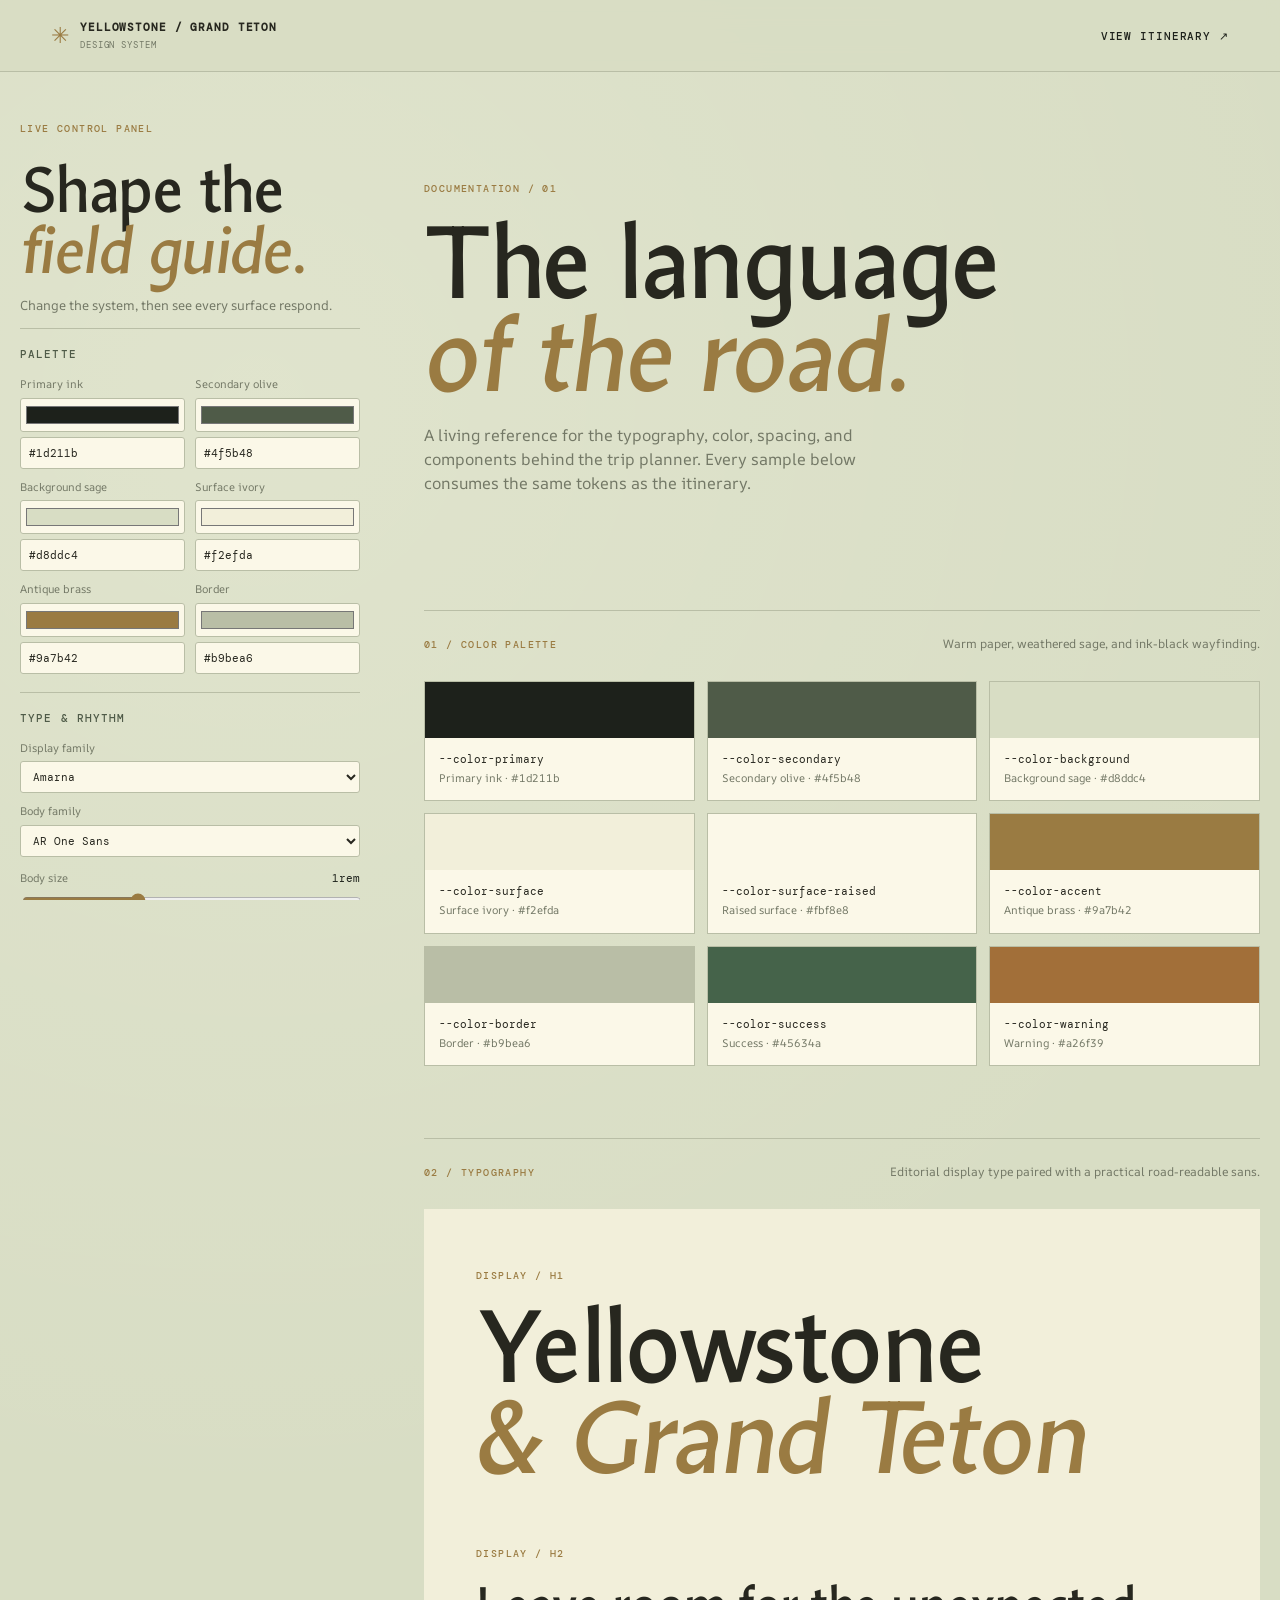
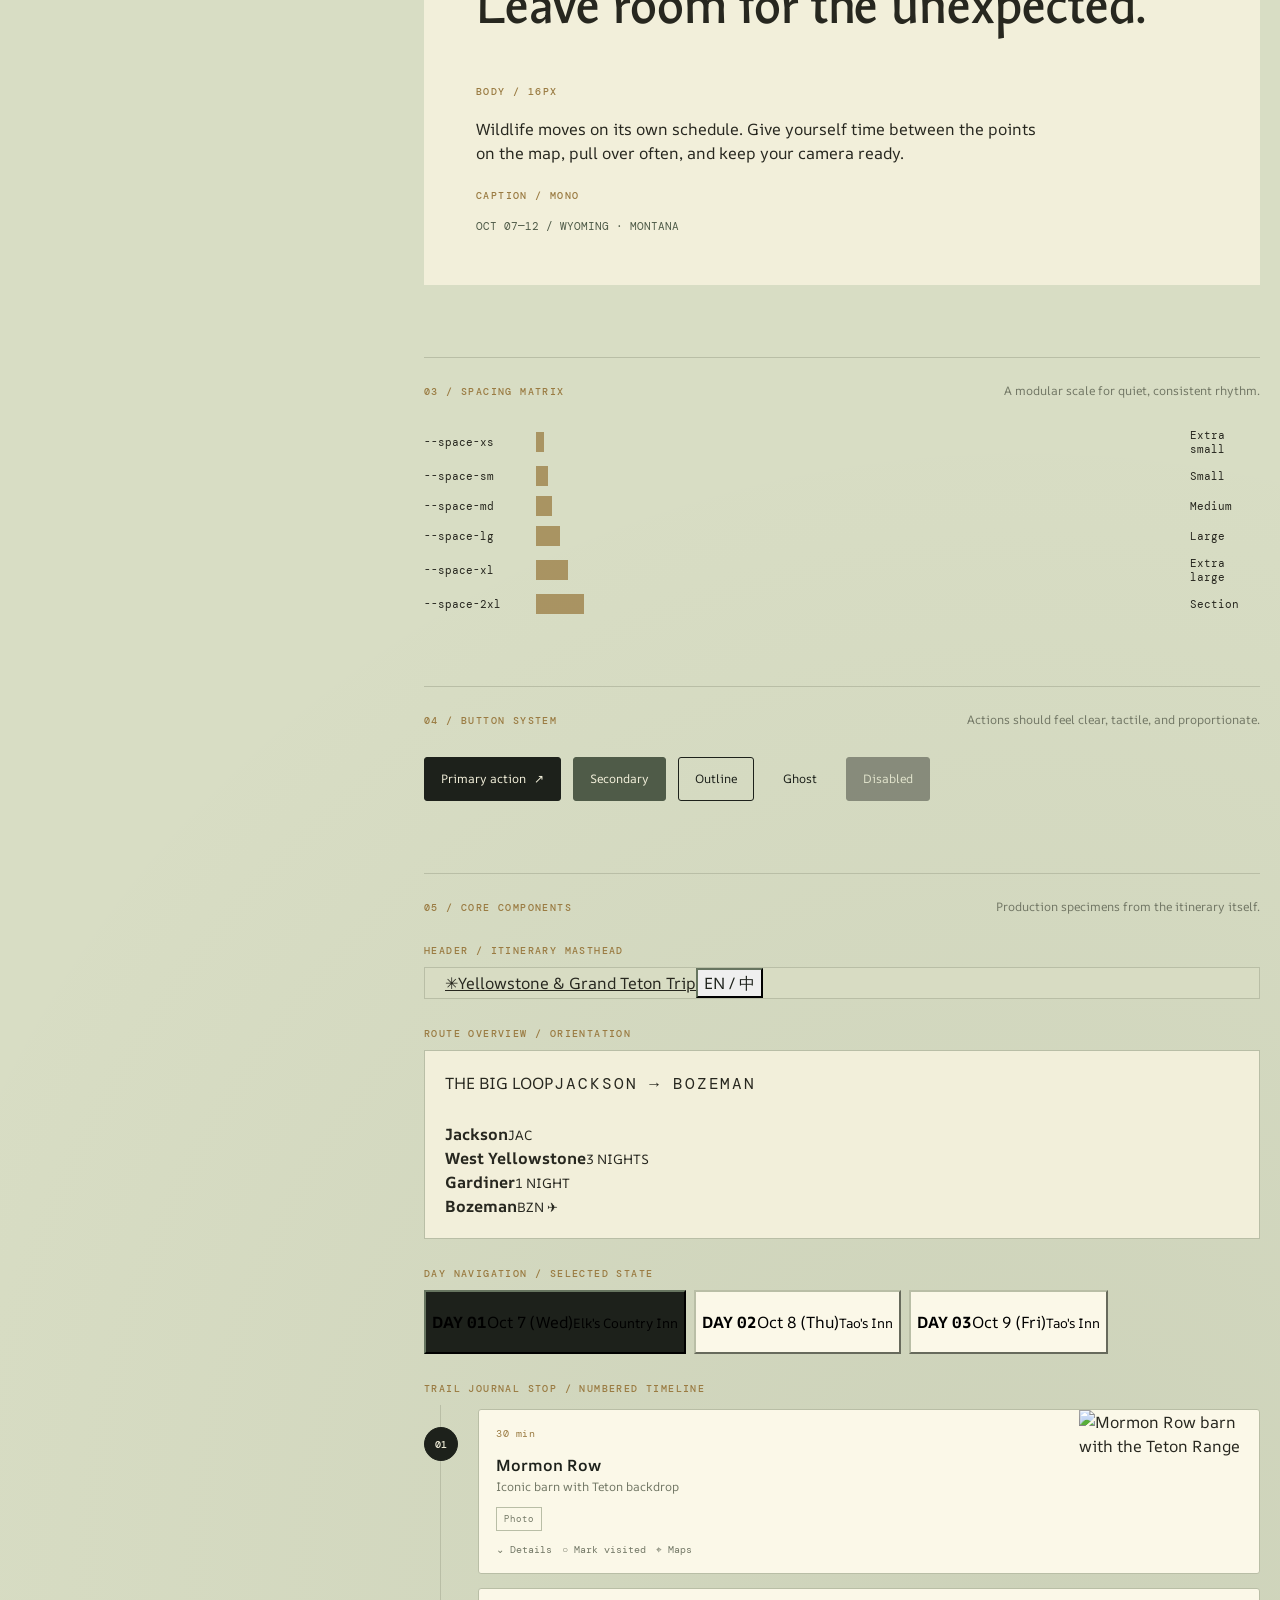
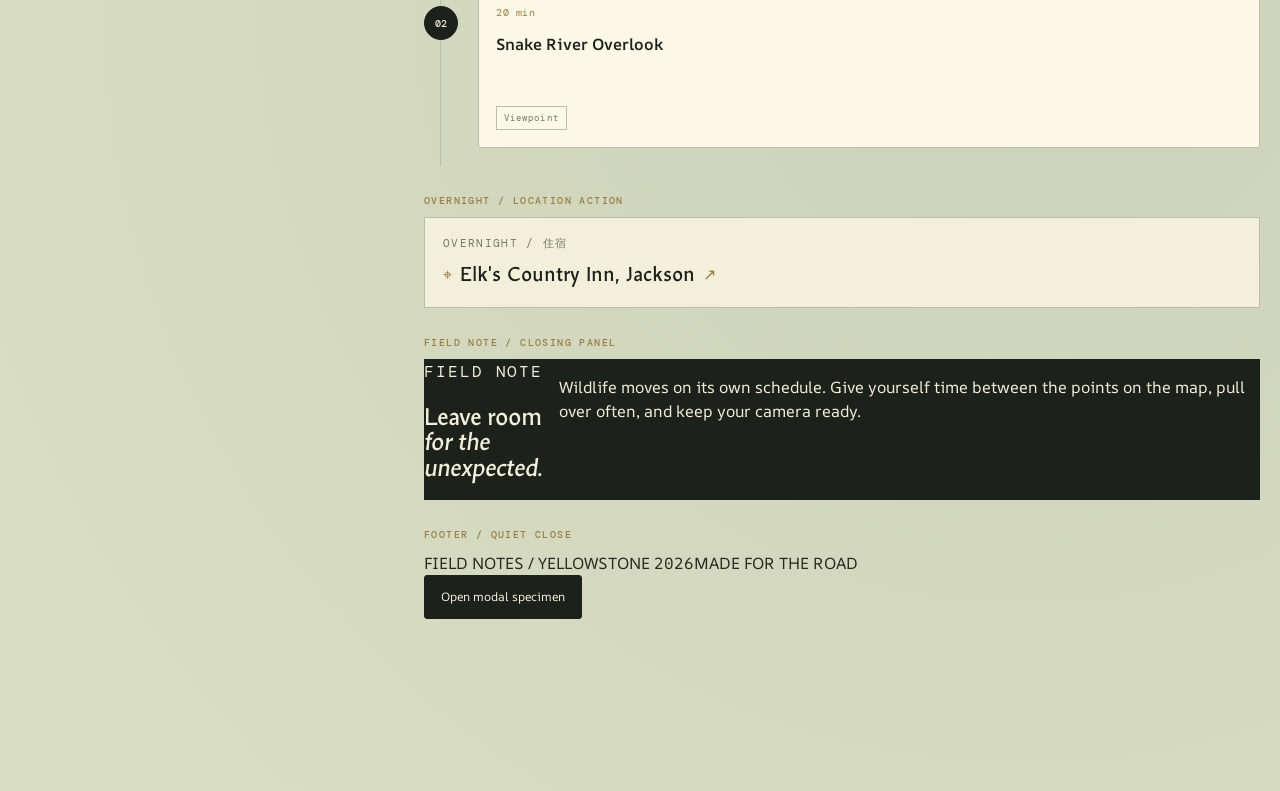
==== design-system.html @ a51a9174 "Add Amarna font system pairing" ====
<!doctype html>
<html lang="en">
  <head>
    <meta charset="UTF-8" />
    <meta name="viewport" content="width=device-width, initial-scale=1.0" />
    <meta name="theme-color" content="#1d211b" />
    <title>Design System | Yellowstone & Grand Teton</title>
    <link rel="preconnect" href="https://fonts.googleapis.com" />
    <link rel="preconnect" href="https://fonts.gstatic.com" crossorigin />
    <link href="https://fonts.googleapis.com/css2?family=AR+One+Sans:wght@400;500;600;700&family=Amarna:wght@100;200;300;400;500;600;700&family=Atkinson+Hyperlegible+Next:ital,wght@0,200;0,300;0,400;0,500;0,600;0,700;0,800;1,200;1,300;1,400;1,500;1,600;1,700;1,800&family=DM+Mono:wght@400;500&display=swap" rel="stylesheet" />
    <link rel="stylesheet" href="tokens.css" />
    <link rel="stylesheet" href="theme.css" />
    <link rel="stylesheet" href="design-system.css" />
    <link rel="stylesheet" href="design-system-components.css" />
    <script src="design-system-config.js?v=16"></script>
  </head>
  <body>
    <header class="ds-header">
      <a class="ds-brand" href="index.html"><span>✳</span><strong>YELLOWSTONE / GRAND TETON</strong><small>DESIGN SYSTEM</small></a>
      <a class="ds-back" href="index.html">View itinerary <span>↗</span></a>
    </header>
    <div class="ds-shell">
      <aside class="ds-editor" aria-label="Design token editor">
        <div class="ds-editor-head"><span class="ds-kicker">LIVE CONTROL PANEL</span><h1>Shape the<br /><em>field guide.</em></h1><p>Change the system, then see every surface respond.</p></div>
        <section class="control-group"><h2>Palette</h2><div class="control-grid colors">
          <label data-color-control="--color-primary"><span>Primary ink</span><input type="color" value="#1d211b"><input class="hex" value="#1d211b"></label>
          <label data-color-control="--color-secondary"><span>Secondary olive</span><input type="color" value="#4f5b48"><input class="hex" value="#4f5b48"></label>
          <label data-color-control="--color-background"><span>Background sage</span><input type="color" value="#d8ddc4"><input class="hex" value="#d8ddc4"></label>
          <label data-color-control="--color-surface"><span>Surface ivory</span><input type="color" value="#f2efda"><input class="hex" value="#f2efda"></label>
          <label data-color-control="--color-accent"><span>Antique brass</span><input type="color" value="#9a7b42"><input class="hex" value="#9a7b42"></label>
          <label data-color-control="--color-border"><span>Border</span><input type="color" value="#b9bea6"><input class="hex" value="#b9bea6"></label>
        </div></section>
        <section class="control-group"><h2>Type & rhythm</h2>
          <label class="select-control"><span>Display family</span><select data-token="--font-display"><option value="'Amarna', sans-serif">Amarna</option><option value="'Playfair Display', Georgia, serif">Playfair Display</option><option value="Georgia, serif">Georgia</option></select></label>
          <label class="select-control"><span>Body family</span><select data-token="--font-body"><option value="'AR One Sans', sans-serif">AR One Sans</option><option value="'Atkinson Hyperlegible Next', sans-serif">Atkinson Hyperlegible Next</option><option value="'DM Sans', Arial, sans-serif">DM Sans</option></select></label>
          <label class="range-control"><span>Body size <output>1rem</output></span><input type="range" data-token="--text-body" data-unit="rem" min="0.875" max="1.25" step="0.0625" value="1"></label>
          <label class="range-control"><span>Card radius <output>8px</output></span><input type="range" data-token="--radius-md" data-unit="px" min="0" max="24" step="1" value="8"></label>
          <label class="range-control"><span>Base spacing <output>1rem</output></span><input type="range" data-token="--space-md" data-unit="rem" min="0.75" max="1.5" step="0.125" value="1"></label>
          <label class="range-control"><span>Motion <output>220ms</output></span><input type="range" data-token="--motion-base" data-unit="ms" min="0" max="500" step="10" value="220"></label>
        </section>
        <div class="editor-actions"><button class="ds-button primary" id="applyTokens">Apply to itinerary</button><button class="ds-button outline" id="exportTokens">Export CSS JSON / Variables</button><button class="ds-button ghost" id="resetTokens">Reset to Defaults</button></div>
        <p class="sync-note" id="syncNote" role="status">Draft preview updates as you edit. Apply to sync the itinerary.</p>
      </aside>
      <main class="ds-content">
        <section class="ds-intro"><span class="ds-kicker">DOCUMENTATION / 01</span><h2>The language<br /><em>of the road.</em></h2><p>A living reference for the typography, color, spacing, and components behind the trip planner. Every sample below consumes the same tokens as the itinerary.</p></section>
        <section class="ds-section" id="colors"><div class="section-heading"><span class="ds-kicker">01 / COLOR PALETTE</span><p>Warm paper, weathered sage, and ink-black wayfinding.</p></div><div class="swatch-grid" id="swatches"></div></section>
        <section class="ds-section" id="type"><div class="section-heading"><span class="ds-kicker">02 / TYPOGRAPHY</span><p>Editorial display type paired with a practical road-readable sans.</p></div><div class="type-specimen"><span class="specimen-label">Display / H1</span><h1>Yellowstone<br /><em>&amp; Grand Teton</em></h1><span class="specimen-label">Display / H2</span><h2>Leave room for the unexpected.</h2><span class="specimen-label">Body / 16px</span><p>Wildlife moves on its own schedule. Give yourself time between the points on the map, pull over often, and keep your camera ready.</p><span class="specimen-label">Caption / Mono</span><small class="caption">OCT 07—12 / WYOMING · MONTANA</small></div></section>
        <section class="ds-section" id="spacing"><div class="section-heading"><span class="ds-kicker">03 / SPACING MATRIX</span><p>A modular scale for quiet, consistent rhythm.</p></div><div class="spacing-matrix" id="spacingMatrix"></div></section>
        <section class="ds-section" id="buttons"><div class="section-heading"><span class="ds-kicker">04 / BUTTON SYSTEM</span><p>Actions should feel clear, tactile, and proportionate.</p></div><div class="button-gallery"><button class="ds-button primary">Primary action <span>↗</span></button><button class="ds-button secondary">Secondary</button><button class="ds-button outline">Outline</button><button class="ds-button ghost">Ghost</button><button class="ds-button primary" disabled>Disabled</button></div></section>
        <section class="ds-section" id="components"><div class="section-heading"><span class="ds-kicker">05 / CORE COMPONENTS</span><p>Production specimens from the itinerary itself.</p></div><div class="component-grid"><article class="demo-card"><div class="demo-card-top"><span class="demo-number">01</span><span class="badge">PHOTO</span></div><h3>Mormon Row</h3><p>Iconic barn with Teton backdrop.</p><div class="demo-actions"><button class="ds-button ghost">Details</button><button class="ds-button outline">Mark visited</button></div></article><article class="demo-card dark"><span class="badge">OVERNIGHT / 住宿</span><h3>Elk's Country Inn, Jackson</h3><a href="https://www.google.com/maps" target="_blank" rel="noreferrer">Open in Google Maps ↗</a></article><article class="demo-card"><div class="demo-nav"><strong>DAY 01</strong><span>Oct 7 (Wed)</span><span class="active-dot"></span></div><div class="demo-timeline"><i>01</i><span>Flight: Boston → Jackson</span><i>02</i><span>Grand Teton scenic loop</span></div></article></div><div class="actual-component-gallery">
          <div class="actual-specimen"><span class="specimen-label">Header / itinerary masthead</span><header class="site-header specimen-header"><a class="brand" href="#"><span class="brand-mark">✳</span><span>Yellowstone &amp; Grand Teton Trip</span></a><button class="lang-toggle" type="button"><span class="lang-active">EN</span><span> / </span><span>中</span></button></header></div>
          <div class="actual-specimen"><span class="specimen-label">Route overview / orientation</span><section class="route-wrap specimen-route"><div class="section-kicker"><span>THE BIG LOOP</span><span class="route-distance">JACKSON → BOZEMAN</span></div><div class="route-line"><div class="route-stop active"><span class="route-dot"></span><strong>Jackson</strong><small>JAC</small></div><div class="route-stop"><span class="route-dot"></span><strong>West Yellowstone</strong><small>3 NIGHTS</small></div><div class="route-stop"><span class="route-dot"></span><strong>Gardiner</strong><small>1 NIGHT</small></div><div class="route-stop finish"><span class="route-dot"></span><strong>Bozeman</strong><small>BZN ✈</small></div></div></section></div>
          <div class="actual-specimen"><span class="specimen-label">Day navigation / selected state</span><div class="day-tabs specimen-tabs"><div class="day-tab-wrap"><button class="day-tab active" type="button"><b>DAY 01</b><span>Oct 7 (Wed)</span><small>Elk's Country Inn</small></button></div><div class="day-tab-wrap"><button class="day-tab" type="button"><b>DAY 02</b><span>Oct 8 (Thu)</span><small>Tao's Inn</small></button></div><div class="day-tab-wrap"><button class="day-tab" type="button"><b>DAY 03</b><span>Oct 9 (Fri)</span><small>Tao's Inn</small></button></div></div></div>
          <div class="actual-specimen"><span class="specimen-label">Trail Journal stop / numbered timeline</span><div class="specimen-timeline"><div class="timeline specimen-timeline-line"><div class="timeline-item"><span class="sequence">01</span><div class="item is-open"><div class="item-content"><span class="item-time">30 min</span><div class="item-text">Mormon Row <small>Iconic barn with Teton backdrop</small></div><span class="tag">Photo</span><div class="item-actions"><button class="icon-btn">⌄ Details</button><button class="icon-btn">○ Mark visited</button><button class="icon-btn">⌖ Maps</button></div></div><img class="item-image" src="https://www.nps.gov/grte/planyourvisit/images/IMG_3485_1.jpg" alt="Mormon Row barn with the Teton Range" /></div></div><div class="timeline-item"><span class="sequence">02</span><div class="item no-image"><div class="item-content"><span class="item-time">20 min</span><div class="item-text">Snake River Overlook</div><span class="tag">Viewpoint</span></div></div></div></div></div></div>
          <div class="actual-specimen"><span class="specimen-label">Overnight / location action</span><div class="specimen-overnight"><span>OVERNIGHT / 住宿</span><a href="https://www.google.com/maps" target="_blank" rel="noreferrer"><span>⌖</span><strong>Elk's Country Inn, Jackson</strong><span>↗</span></a></div></div>
          <div class="actual-specimen"><span class="specimen-label">Field note / closing panel</span><section class="packing specimen-packing"><div><span class="eyebrow">FIELD NOTE</span><h2>Leave room<br /><em>for the unexpected.</em></h2></div><p>Wildlife moves on its own schedule. Give yourself time between the points on the map, pull over often, and keep your camera ready.</p></section></div>
          <div class="actual-specimen"><span class="specimen-label">Footer / quiet close</span><footer class="footer specimen-footer"><span>FIELD NOTES / YELLOWSTONE 2026</span><span>MADE FOR THE ROAD</span></footer></div>
        </div><button class="ds-button primary" id="modalTrigger">Open modal specimen</button></section>
      </main>
    </div>
    <dialog id="demoModal"><div class="modal-top"><span class="ds-kicker">INTERACTION / MODAL</span><button id="modalClose" aria-label="Close">×</button></div><h2>A small pause<br /><em>before the road.</em></h2><p>This is a token-powered modal specimen. Its surface, type, spacing, and controls update with the system.</p><button class="ds-button primary" id="modalDone">Continue</button></dialog>
    <script src="design-system.js?v=16"></script>
  </body>
</html>
---- tokens.css ----
:root{
  --color-primary:#1d211b;
  --color-secondary:#4f5b48;
  --color-background:#d8ddc4;
  --color-surface:#f2efda;
  --color-surface-raised:#fbf8e8;
  --color-text:#27271f;
  --color-text-muted:#737866;
  --color-accent:#9a7b42;
  --color-border:#b9bea6;
  --color-success:#45634a;
  --color-warning:#a26f39;
  --color-danger:#9a4e45;
  --color-info:#4e6c75;
  --font-display:'Amarna',sans-serif;
  --font-body:'AR One Sans',sans-serif;
  --font-mono:'DM Mono',monospace;
  --text-3xs:.625rem;
  --text-2xs:.6875rem;
  --text-xs:.75rem;
  --text-sm:.875rem;
  --text-body:1rem;
  --text-lg:1.125rem;
  --text-xl:1.375rem;
  --text-2xl:1.75rem;
  --text-3xl:2.25rem;
  --text-4xl:clamp(3rem,8vw,7rem);
  --weight-regular:400;
  --weight-medium:500;
  --weight-semibold:600;
  --weight-bold:700;
  --leading-tight:1.05;
  --leading-body:1.5;
  --tracking-tight:-.04em;
  --tracking-label:.12em;
  --space-3xs:.25rem;
  --space-2xs:.375rem;
  --space-xs:.5rem;
  --space-sm:.75rem;
  --space-md:1rem;
  --space-lg:1.5rem;
  --space-xl:2rem;
  --space-2xl:3rem;
  --space-3xl:5rem;
  --radius-sm:3px;
  --radius-md:8px;
  --radius-lg:16px;
  --radius-pill:999px;
  --shadow-sm:0 1px 2px rgba(29,33,27,.08);
  --shadow-md:0 12px 30px rgba(29,33,27,.12);
  --shadow-lg:0 24px 60px rgba(29,33,27,.16);
  --control-height:2.75rem;
  --button-padding-inline:1rem;
  --motion-fast:150ms;
  --motion-base:220ms;
  --motion-slow:420ms;
  --ease-out:cubic-bezier(.16,1,.3,1);
  /* Legacy aliases keep the existing itinerary components on the same system. */
  --forest:var(--color-primary);
  --forest-2:var(--color-secondary);
  --paper:var(--color-background);
  --paper-deep:var(--color-surface);
  --ink:var(--color-text);
  --muted:var(--color-text-muted);
  --ochre:var(--color-accent);
  --line:var(--color-border);
  --white:var(--color-surface-raised);
  --serif:var(--font-display);
  --sans:var(--font-body);
}

body{font-family:var(--font-body);font-size:var(--text-body);line-height:var(--leading-body);color:var(--color-text)}
h1,h2,h3,h4,h5,h6{font-family:var(--font-display);line-height:var(--leading-tight);letter-spacing:var(--tracking-tight)}
button,input,select,textarea{font-family:var(--font-body)}
.eyebrow,.item-time,.tag,.route-distance,.flight,.day-index{font-family:var(--font-mono);letter-spacing:var(--tracking-label)}
@media(prefers-reduced-motion:reduce){*,*::before,*::after{animation-duration:.01ms!important;scroll-behavior:auto!important;transition-duration:.01ms!important}}
---- theme.css ----
/* Reference palette: sage backdrop, warm ivory paper, ink black, antique brass. */
:root{--forest:#1d211b;--forest-2:#4f5b48;--paper:#d8ddc4;--paper-deep:#f2efda;--ink:#27271f;--muted:#737866;--ochre:#9a7b42;--line:#b9bea6;--white:#fbf8e8}
body{background-color:var(--paper);background-image:radial-gradient(circle at 18% 12%,rgba(255,255,240,.2),transparent 28%),radial-gradient(circle at 82% 72%,rgba(72,82,60,.08),transparent 32%),url("data:image/svg+xml,%3Csvg xmlns='http://www.w3.org/2000/svg' width='160' height='160' viewBox='0 0 160 160'%3E%3Cfilter id='n'%3E%3CfeTurbulence type='fractalNoise' baseFrequency='.72' numOctaves='3' stitchTiles='stitch'/%3E%3C/filter%3E%3Crect width='100%25' height='100%25' filter='url(%23n)' opacity='.12'/%3E%3C/svg%3E");color:var(--ink)}
.site-header{background:rgba(216,221,196,.92);border-bottom-color:var(--line)}
.route-wrap,.controls,.itinerary{background:var(--paper-deep)}
.route-wrap{padding-inline:20px}.controls{padding:20px 20px 31px}.itinerary{padding-inline:20px}
.footer{border-top-color:var(--line)}.route-line:before{background:var(--forest-2)}.route-dot{background:var(--paper-deep)}
.route-stop.active .route-dot,.route-stop.finish .route-dot{background:var(--ochre);border-color:var(--ochre)}
.day-tabs{background:var(--paper-deep)}.day-tab{background:var(--white);border-color:var(--line)}.day-tab.active{background:var(--forest);border-color:var(--forest)}
.day-card{border-top-color:var(--forest)}.item{background:var(--white);border-color:var(--line)}.sequence{background:var(--paper-deep)}
.variant-journal .sequence,.variant-wayfinder .sequence{background:var(--forest);border-color:var(--forest);color:var(--paper-deep)}
.tag{border-color:var(--line);color:var(--forest-2)}.offline-status{background:var(--forest)}
.lang-toggle,.outline-btn{border-color:var(--forest);color:var(--forest)}.search-wrap input{background:var(--white);border-color:var(--line)}
.packing{background:var(--forest);color:var(--paper-deep)}
@media(max-width:700px){.route-wrap,.controls,.itinerary{padding-inline:14px}}
---- design-system.css ----
*{box-sizing:border-box}html{scroll-behavior:smooth}body{margin:0;background:var(--color-background);background-image:radial-gradient(circle at 20% 10%,rgba(255,255,240,.2),transparent 30%),radial-gradient(circle at 80% 80%,rgba(72,82,60,.08),transparent 35%);color:var(--color-text);font-family:var(--font-body);font-size:var(--text-body);line-height:var(--leading-body)}button,input,select{font:inherit}button{cursor:pointer}a{color:inherit}.ds-header{height:72px;position:sticky;top:0;z-index:10;display:flex;align-items:center;justify-content:space-between;padding:0 clamp(18px,4vw,64px);background:color-mix(in srgb,var(--color-background) 92%,transparent);backdrop-filter:blur(12px);border-bottom:1px solid var(--color-border)}.ds-brand{display:grid;grid-template-columns:auto 1fr;column-gap:10px;text-decoration:none;font-family:var(--font-mono);letter-spacing:.08em;font-size:11px}.ds-brand>span{grid-row:1 / span 2;color:var(--color-accent);font-size:22px}.ds-brand small{grid-column:2;color:var(--color-text-muted);font-size:9px;margin-top:3px}.ds-back{font:500 11px var(--font-mono);text-transform:uppercase;letter-spacing:.08em;color:var(--color-primary);text-decoration:none}.ds-shell{display:grid;grid-template-columns:minmax(270px,340px) minmax(0,900px);gap:clamp(24px,5vw,80px);width:min(1400px,calc(100% - 40px));margin:0 auto}.ds-editor{position:sticky;top:72px;align-self:start;max-height:calc(100vh - 72px);overflow:auto;padding:42px 0 32px}.ds-kicker,.specimen-label{font:500 10px var(--font-mono);letter-spacing:.14em;color:var(--color-accent);text-transform:uppercase}.ds-editor h1{font-size:clamp(2.4rem,5vw,4rem);margin:22px 0 14px;line-height:.95}.ds-editor h1 em,.ds-intro h2 em{color:var(--color-accent);font-style:italic}.ds-editor p{color:var(--color-text-muted);font-size:13px}.control-group{border-top:1px solid var(--color-border);padding:18px 0}.control-group h2{font:500 11px var(--font-mono);text-transform:uppercase;letter-spacing:.1em;margin:0 0 15px;color:var(--color-secondary)}.control-grid.colors{display:grid;grid-template-columns:1fr 1fr;gap:10px}.control-grid label,.select-control,.range-control{display:grid;gap:5px}.control-grid label span,.select-control span,.range-control span{font-size:11px;color:var(--color-text-muted)}.control-grid input[type=color]{width:100%;height:34px;border:1px solid var(--color-border);padding:3px;background:var(--color-surface-raised);border-radius:var(--radius-sm)}input.hex,select{height:32px;border:1px solid var(--color-border);background:var(--color-surface-raised);color:var(--color-text);padding:0 8px;border-radius:var(--radius-sm);font:11px var(--font-mono);width:100%}.select-control{margin:10px 0}.range-control{margin:13px 0}.range-control span{display:flex;justify-content:space-between}.range-control output{font-family:var(--font-mono);color:var(--color-primary)}input[type=range]{accent-color:var(--color-accent);width:100%}.editor-actions{display:grid;gap:8px}.ds-button{border:1px solid transparent;border-radius:var(--radius-sm);min-height:var(--control-height);padding:0 var(--button-padding-inline);display:inline-flex;align-items:center;justify-content:center;gap:8px;font-size:12px;transition:transform var(--motion-base) var(--ease-out),background var(--motion-base) var(--ease-out),border-color var(--motion-base) var(--ease-out)}.ds-button:hover{transform:translateY(-1px)}.ds-button.primary{background:var(--color-primary);color:var(--color-surface);border-color:var(--color-primary)}.ds-button.secondary{background:var(--color-secondary);color:var(--color-surface);border-color:var(--color-secondary)}.ds-button.outline{border-color:var(--color-primary);background:transparent;color:var(--color-primary)}.ds-button.ghost{background:transparent;color:var(--color-primary);border-color:transparent}.ds-button:disabled{opacity:.42;cursor:not-allowed;transform:none}.sync-note{font:10px var(--font-mono);color:var(--color-secondary);margin-top:12px}.ds-content{padding:clamp(44px,8vw,110px) 0 100px}.ds-intro{max-width:650px;margin-bottom:clamp(62px,9vw,120px)}.ds-intro h2{font-size:clamp(3rem,8vw,6.5rem);margin:20px 0;line-height:.9}.ds-intro p{max-width:480px;color:var(--color-text-muted)}.ds-section{border-top:1px solid var(--color-border);padding:24px 0 72px}.section-heading{display:flex;justify-content:space-between;gap:30px;align-items:baseline;margin-bottom:28px}.section-heading p{margin:0;color:var(--color-text-muted);font-size:12px}.swatch-grid{display:grid;grid-template-columns:repeat(3,1fr);gap:12px}.swatch{min-height:120px;background:var(--color-surface-raised);border:1px solid var(--color-border);padding:14px;display:flex;flex-direction:column;justify-content:flex-end}.swatch-color{height:56px;margin:-14px -14px 14px}.swatch strong{font:11px var(--font-mono);word-break:break-all}.swatch small{color:var(--color-text-muted);font-size:11px;margin-top:4px}.type-specimen{background:var(--color-surface);padding:clamp(20px,5vw,52px)}.type-specimen h1{font-size:clamp(3rem,8vw,7rem);line-height:.88;margin:18px 0 55px}.type-specimen h1 em{color:var(--color-accent);font-style:italic}.type-specimen h2{font-size:clamp(2rem,4vw,3.4rem);margin:17px 0 44px}.type-specimen p{max-width:580px}.caption{display:block;font:11px var(--font-mono);color:var(--color-secondary);margin-top:14px}.spacing-matrix{display:grid;gap:10px}.space-row{display:grid;grid-template-columns:100px 1fr 70px;align-items:center;gap:12px;font:11px var(--font-mono)}.space-bar{height:20px;background:var(--color-accent);opacity:.75}.button-gallery{display:flex;flex-wrap:wrap;gap:12px;align-items:center}.component-grid{display:grid;grid-template-columns:repeat(2,1fr);gap:14px;margin-bottom:22px}.demo-card{background:var(--color-surface-raised);border:1px solid var(--color-border);padding:22px;min-height:190px}.demo-card.dark{background:var(--color-primary);color:var(--color-surface)}.demo-card h3{font-size:28px;margin:18px 0 8px}.demo-card p{color:var(--color-text-muted);font-size:13px}.demo-card.dark a{color:var(--color-surface);font:11px var(--font-mono)}.demo-card-top,.demo-nav{display:flex;justify-content:space-between;align-items:center}.demo-number{width:38px;height:38px;border-radius:50%;display:grid;place-items:center;background:var(--color-primary);color:var(--color-surface);font:12px var(--font-mono)}.badge{font:10px var(--font-mono);letter-spacing:.12em;color:var(--color-accent)}.demo-actions{display:flex;gap:8px;margin-top:22px}.demo-timeline{display:grid;grid-template-columns:34px 1fr;gap:10px 12px;margin-top:25px;align-items:center;font-size:13px}.demo-timeline i{font:11px var(--font-mono);border-radius:50%;background:var(--color-primary);color:var(--color-surface);width:30px;height:30px;display:grid;place-items:center;font-style:normal}.demo-timeline span{color:var(--color-text-muted)}dialog{border:1px solid var(--color-border);background:var(--color-surface);color:var(--color-text);padding:30px;max-width:420px;width:calc(100% - 32px);box-shadow:var(--shadow-lg)}dialog::backdrop{background:rgba(29,33,27,.42)}dialog h2{font-size:42px;line-height:.95;margin:25px 0 15px}dialog h2 em{color:var(--color-accent)}.modal-top{display:flex;justify-content:space-between}.modal-top button{border:0;background:none;font-size:27px;color:var(--color-text);line-height:1}@media(max-width:900px){.ds-shell{grid-template-columns:1fr}.ds-editor{position:relative;top:auto;max-height:none;padding-bottom:0}.ds-content{padding-top:45px}}@media(max-width:600px){.ds-shell{width:calc(100% - 28px)}.ds-header{padding-inline:14px}.ds-back{font-size:9px}.swatch-grid,.component-grid{grid-template-columns:1fr}.section-heading{display:block}.section-heading p{margin-top:8px}.space-row{grid-template-columns:80px 1fr 60px}}
---- design-system-components.css ----
.component-grid{display:none}
.actual-component-gallery{display:grid;gap:28px}
.actual-specimen{display:grid;gap:10px}
.specimen-header{position:relative;top:auto;backdrop-filter:none;border:1px solid var(--color-border);padding-inline:20px}
.specimen-route{width:100%;margin:0;border:1px solid var(--color-border);padding:20px}
.specimen-route .route-line{margin-top:26px}
.specimen-tabs{position:relative;top:auto;display:flex;gap:8px;background:transparent;padding:0;overflow:auto}
.specimen-tabs .day-tab-wrap{min-width:150px}
.specimen-tabs .day-tab{width:100%;min-height:64px}
.specimen-timeline-line{position:relative;padding:4px 0 4px 54px}
.specimen-timeline-line::before{content:'';position:absolute;left:16px;top:0;bottom:0;width:1px;background:var(--color-border)}
.specimen-timeline-line .timeline-item{position:relative;margin-bottom:14px}
.specimen-timeline-line .sequence{position:absolute;left:-54px;top:18px;width:34px;height:34px;border:1px solid var(--color-primary);border-radius:50%;background:var(--color-primary);color:var(--color-surface);display:grid;place-items:center;font:500 10px var(--font-mono);z-index:1}
.specimen-timeline-line .item{display:grid;grid-template-columns:1fr 180px;min-height:160px;position:relative;background:var(--color-surface-raised);border:1px solid var(--color-border);border-radius:var(--radius-sm);overflow:hidden}
.specimen-timeline-line .item.no-image{grid-template-columns:1fr}
.specimen-timeline-line .item-content{padding:17px;display:flex;flex-direction:column}
.specimen-timeline-line .item-time{font:10px var(--font-mono);color:var(--color-accent);letter-spacing:.05em}
.specimen-timeline-line .item-text{font-size:16px;font-weight:600;line-height:1.25;margin:15px 0 13px;color:var(--color-primary)}
.specimen-timeline-line .item-text small{display:block;color:var(--color-text-muted);font-weight:400;font-size:12px;margin-top:4px}
.specimen-timeline-line .tag{font:9px var(--font-mono);color:var(--color-text-muted);border:1px solid var(--color-border);padding:5px 7px;align-self:flex-start;margin-top:auto}
.specimen-timeline-line .item-actions{display:flex;gap:10px;margin-top:12px;flex-wrap:wrap}.specimen-timeline-line .icon-btn{border:0;background:none;padding:0;color:var(--color-text-muted);font:10px var(--font-mono)}
.specimen-timeline-line .item-image{height:100%;min-height:160px;width:100%;object-fit:cover}.specimen-overnight{background:var(--color-surface);border:1px solid var(--color-border);padding:18px}.specimen-overnight>span{display:block;color:var(--color-text-muted);font:11px var(--font-mono);letter-spacing:.12em}.specimen-overnight a{display:flex;align-items:center;gap:8px;color:var(--color-primary);margin-top:8px;text-decoration:none}.specimen-overnight a span{color:var(--color-accent)}.specimen-overnight strong{font-family:var(--font-display);font-size:20px}.specimen-packing{margin:0;width:100%;display:flex!important}.specimen-footer{width:100%;margin:0}
@media(max-width:650px){.specimen-header{padding-inline:12px}.specimen-route{padding-inline:12px}.specimen-route .route-line{overflow:hidden}.specimen-timeline-line .item{grid-template-columns:1fr 105px}.specimen-timeline-line .item-image{min-height:155px}.specimen-packing{display:block!important}.specimen-footer span:last-child{display:none}}
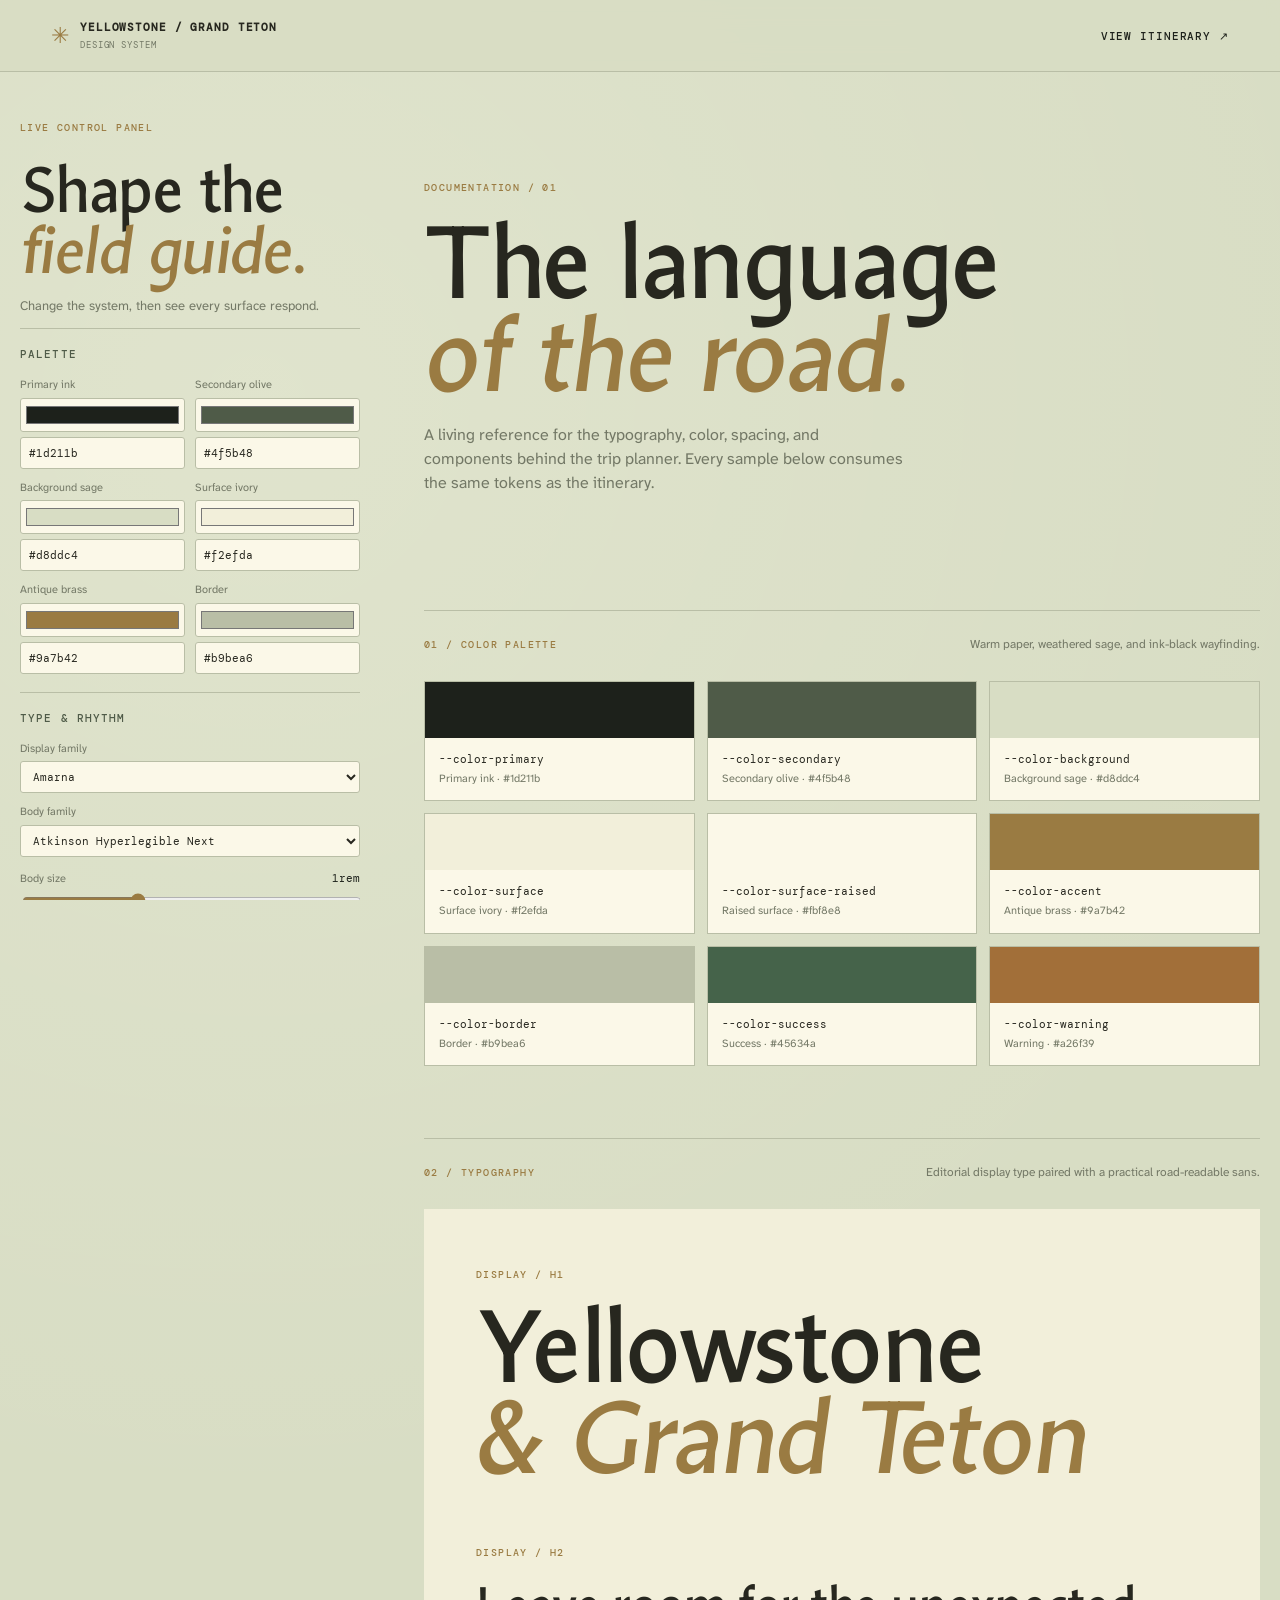
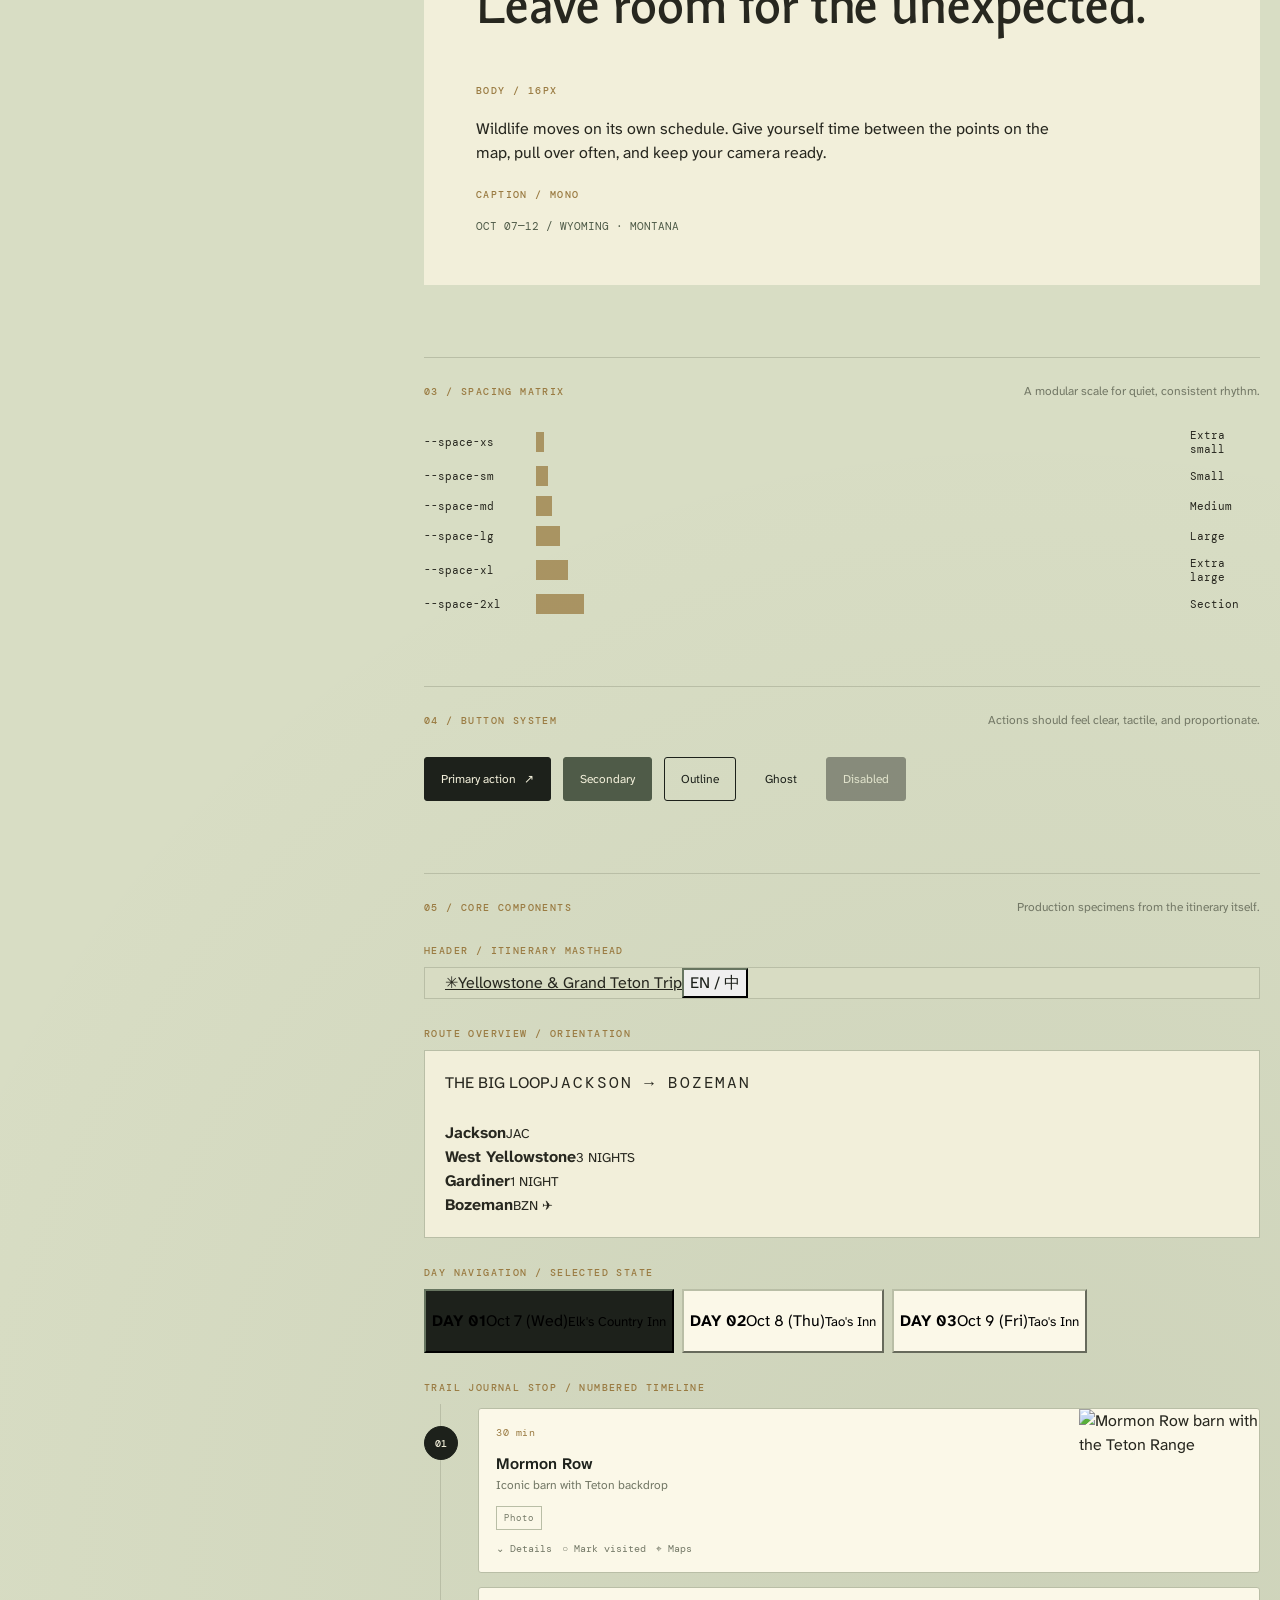
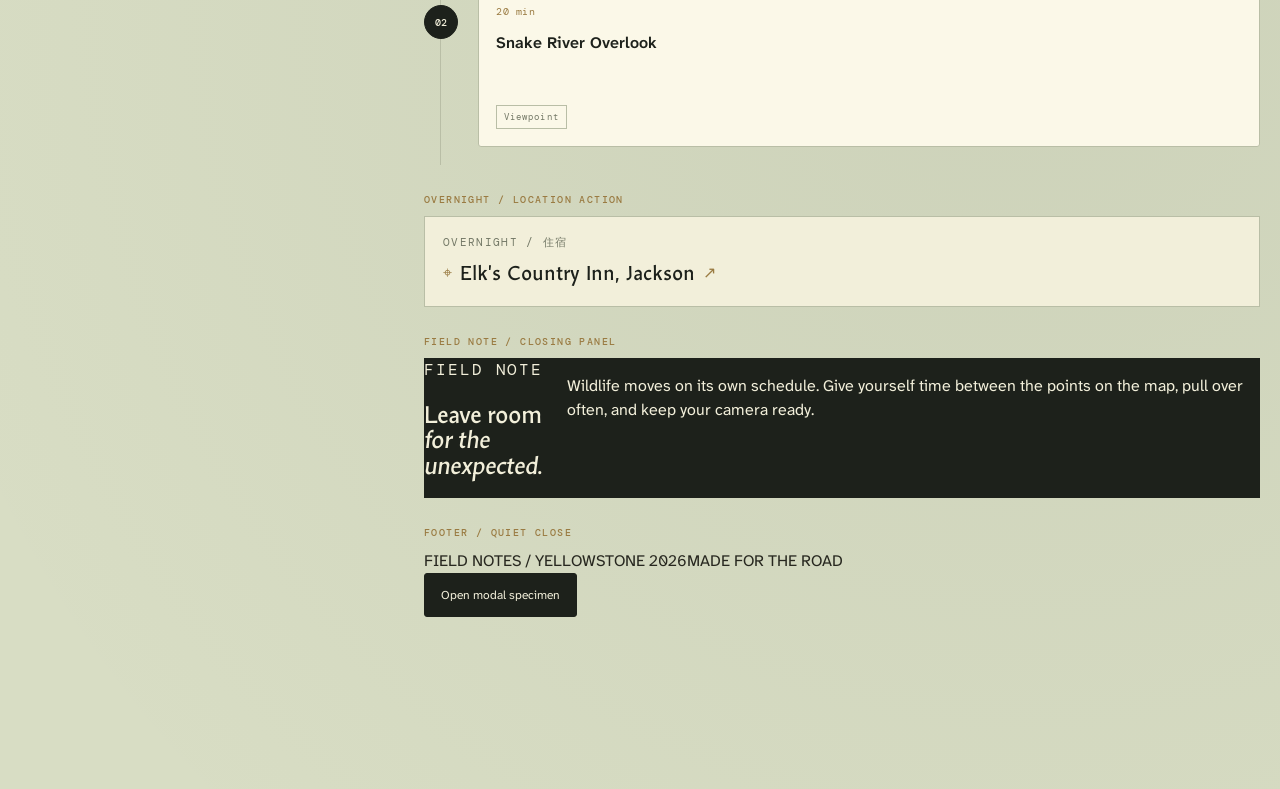
==== commit ecf8403f: "Separate language content and set Atkinson body font" ====
--- a/design-system.html
+++ b/design-system.html
@@ -12,7 +12,7 @@
     <link rel="stylesheet" href="theme.css" />
     <link rel="stylesheet" href="design-system.css" />
     <link rel="stylesheet" href="design-system-components.css" />
-    <script src="design-system-config.js?v=16"></script>
+    <script src="design-system-config.js?v=17"></script>
   </head>
   <body>
     <header class="ds-header">
@@ -32,7 +32,7 @@
         </div></section>
         <section class="control-group"><h2>Type & rhythm</h2>
           <label class="select-control"><span>Display family</span><select data-token="--font-display"><option value="'Amarna', sans-serif">Amarna</option><option value="'Playfair Display', Georgia, serif">Playfair Display</option><option value="Georgia, serif">Georgia</option></select></label>
-          <label class="select-control"><span>Body family</span><select data-token="--font-body"><option value="'AR One Sans', sans-serif">AR One Sans</option><option value="'Atkinson Hyperlegible Next', sans-serif">Atkinson Hyperlegible Next</option><option value="'DM Sans', Arial, sans-serif">DM Sans</option></select></label>
+          <label class="select-control"><span>Body family</span><select data-token="--font-body"><option value="'Atkinson Hyperlegible Next', sans-serif">Atkinson Hyperlegible Next</option><option value="'AR One Sans', sans-serif">AR One Sans</option><option value="'DM Sans', Arial, sans-serif">DM Sans</option></select></label>
           <label class="range-control"><span>Body size <output>1rem</output></span><input type="range" data-token="--text-body" data-unit="rem" min="0.875" max="1.25" step="0.0625" value="1"></label>
           <label class="range-control"><span>Card radius <output>8px</output></span><input type="range" data-token="--radius-md" data-unit="px" min="0" max="24" step="1" value="8"></label>
           <label class="range-control"><span>Base spacing <output>1rem</output></span><input type="range" data-token="--space-md" data-unit="rem" min="0.75" max="1.5" step="0.125" value="1"></label>
@@ -59,6 +59,6 @@
       </main>
     </div>
     <dialog id="demoModal"><div class="modal-top"><span class="ds-kicker">INTERACTION / MODAL</span><button id="modalClose" aria-label="Close">×</button></div><h2>A small pause<br /><em>before the road.</em></h2><p>This is a token-powered modal specimen. Its surface, type, spacing, and controls update with the system.</p><button class="ds-button primary" id="modalDone">Continue</button></dialog>
-    <script src="design-system.js?v=16"></script>
+    <script src="design-system.js?v=17"></script>
   </body>
 </html>
--- a/tokens.css
+++ b/tokens.css
@@ -13,7 +13,7 @@
   --color-danger:#9a4e45;
   --color-info:#4e6c75;
   --font-display:'Amarna',sans-serif;
-  --font-body:'AR One Sans',sans-serif;
+  --font-body:'Atkinson Hyperlegible Next',sans-serif;
   --font-mono:'DM Mono',monospace;
   --text-3xs:.625rem;
   --text-2xs:.6875rem;
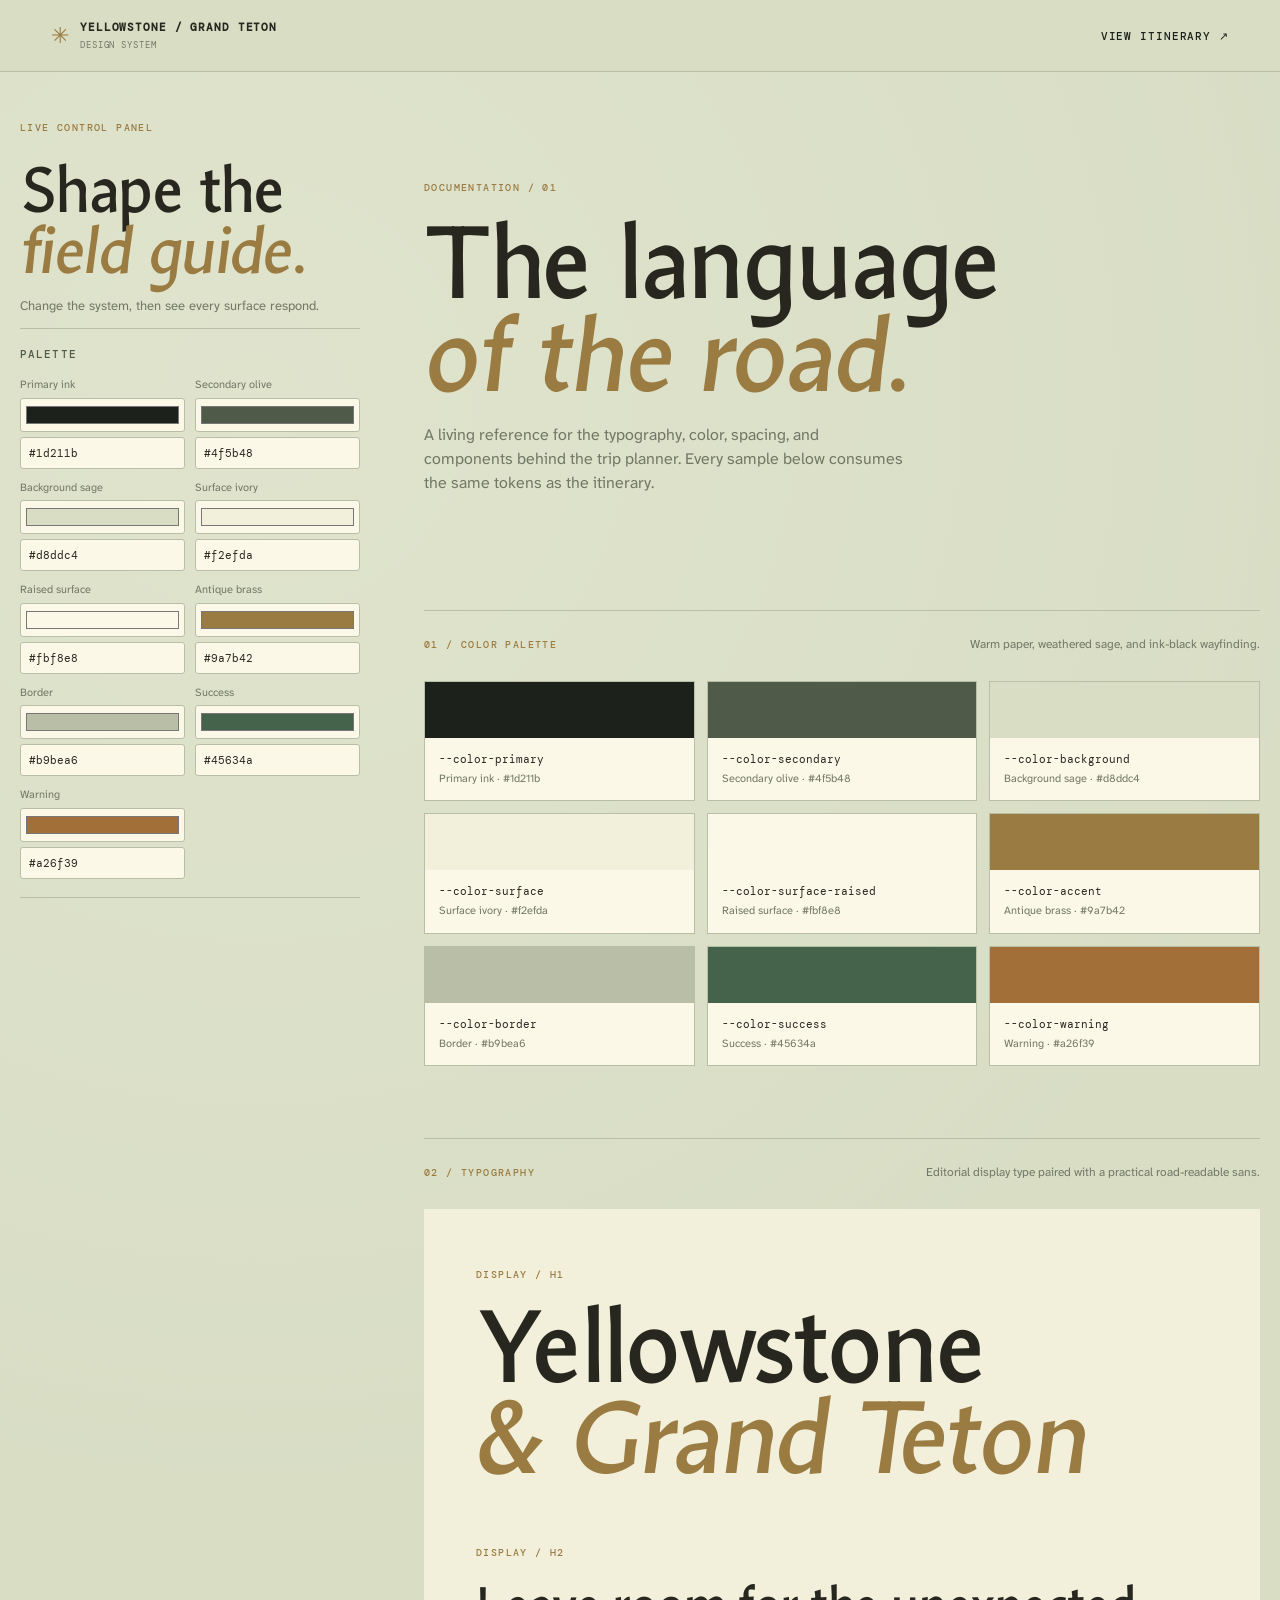
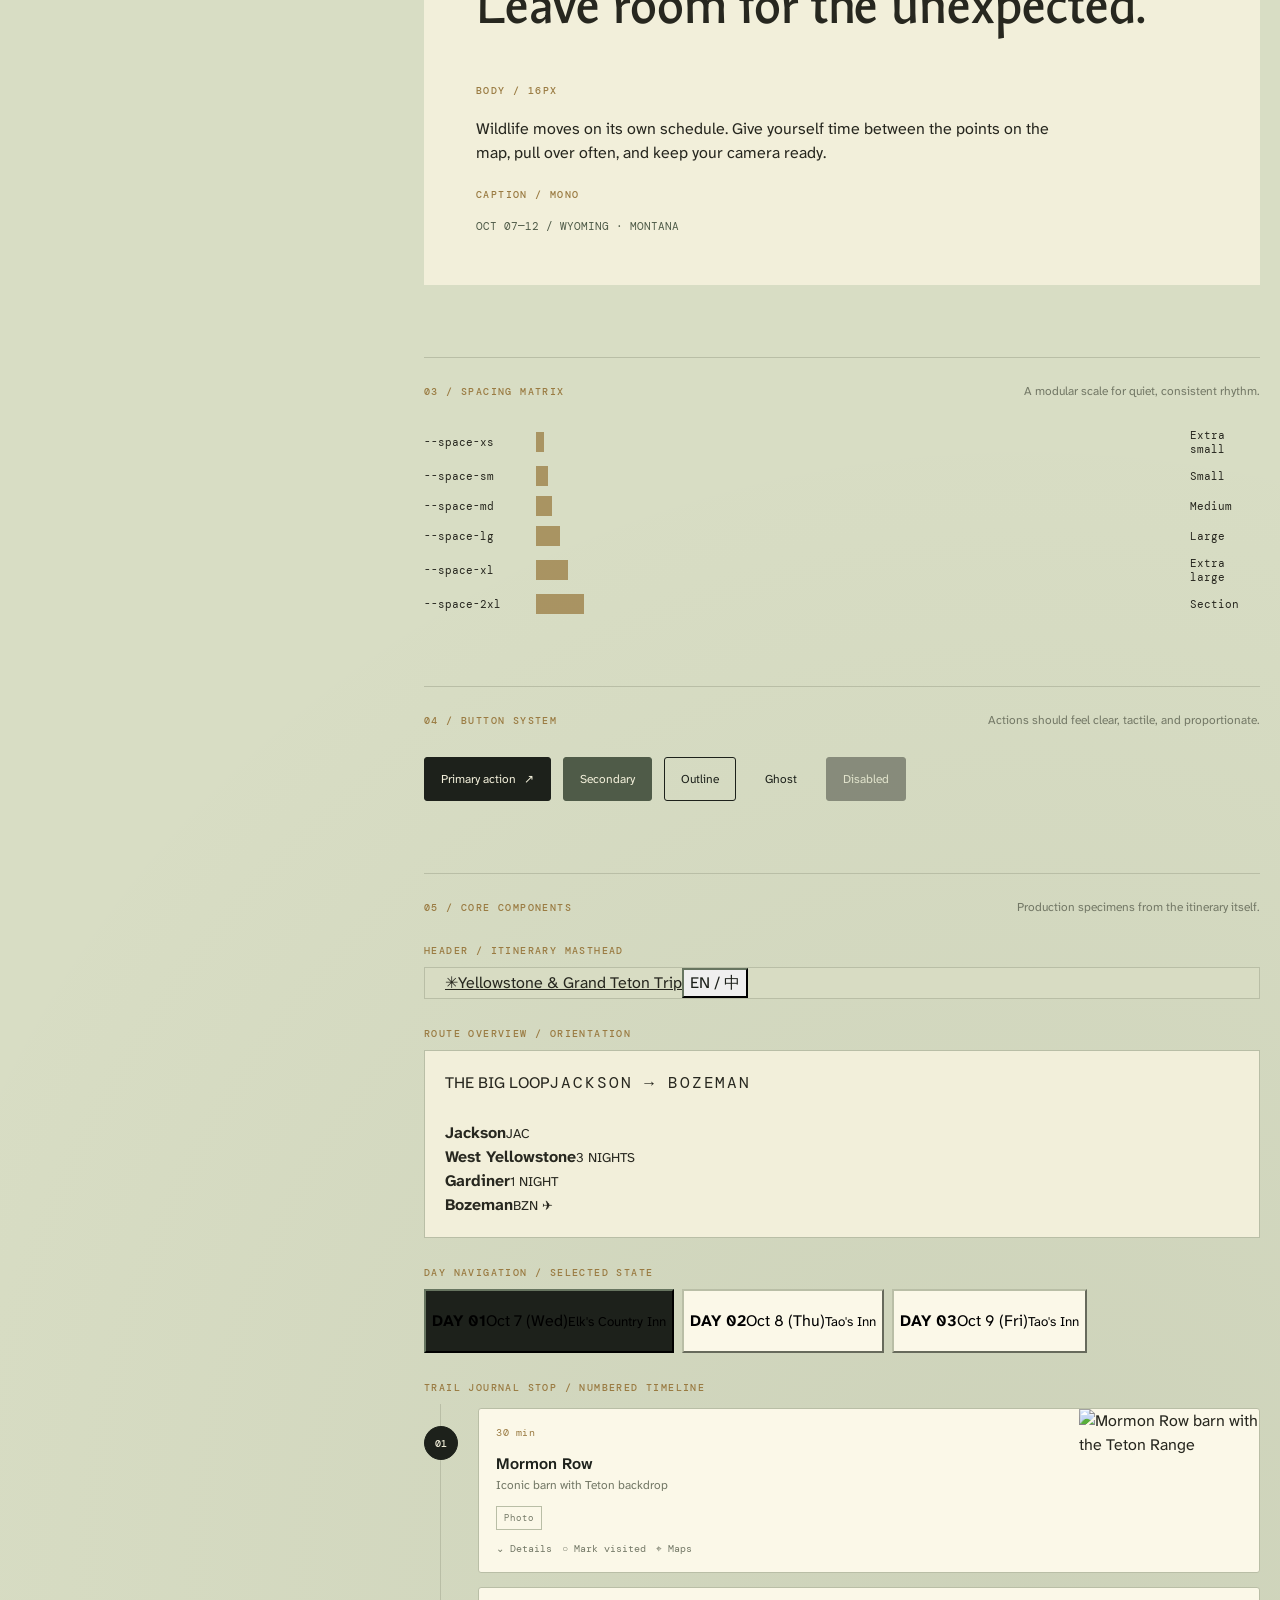
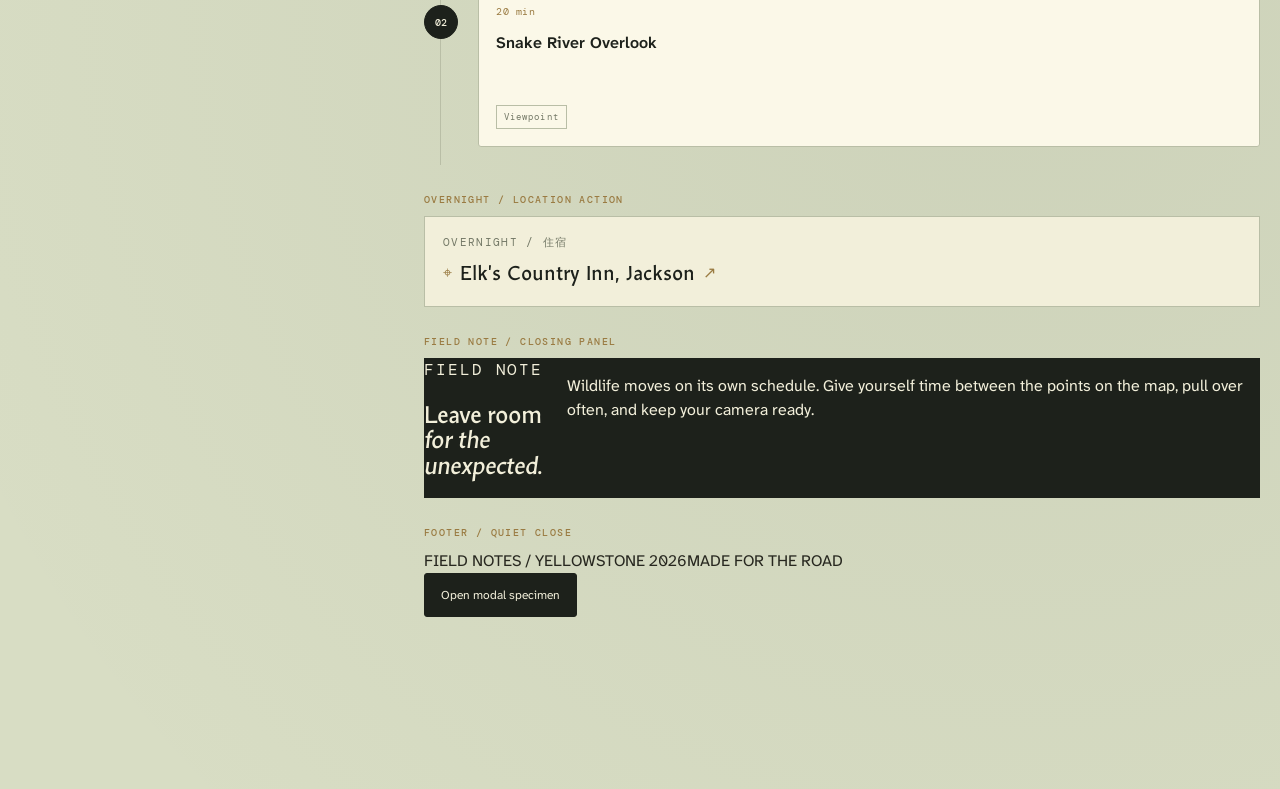
==== commit ded9825d: "Expose all palette colors in editor" ====
--- a/design-system.html
+++ b/design-system.html
@@ -12,7 +12,7 @@
     <link rel="stylesheet" href="theme.css" />
     <link rel="stylesheet" href="design-system.css" />
     <link rel="stylesheet" href="design-system-components.css" />
-    <script src="design-system-config.js?v=17"></script>
+    <script src="design-system-config.js?v=18"></script>
   </head>
   <body>
     <header class="ds-header">
@@ -27,8 +27,11 @@
           <label data-color-control="--color-secondary"><span>Secondary olive</span><input type="color" value="#4f5b48"><input class="hex" value="#4f5b48"></label>
           <label data-color-control="--color-background"><span>Background sage</span><input type="color" value="#d8ddc4"><input class="hex" value="#d8ddc4"></label>
           <label data-color-control="--color-surface"><span>Surface ivory</span><input type="color" value="#f2efda"><input class="hex" value="#f2efda"></label>
+          <label data-color-control="--color-surface-raised"><span>Raised surface</span><input type="color" value="#fbf8e8"><input class="hex" value="#fbf8e8"></label>
           <label data-color-control="--color-accent"><span>Antique brass</span><input type="color" value="#9a7b42"><input class="hex" value="#9a7b42"></label>
           <label data-color-control="--color-border"><span>Border</span><input type="color" value="#b9bea6"><input class="hex" value="#b9bea6"></label>
+          <label data-color-control="--color-success"><span>Success</span><input type="color" value="#45634a"><input class="hex" value="#45634a"></label>
+          <label data-color-control="--color-warning"><span>Warning</span><input type="color" value="#a26f39"><input class="hex" value="#a26f39"></label>
         </div></section>
         <section class="control-group"><h2>Type & rhythm</h2>
           <label class="select-control"><span>Display family</span><select data-token="--font-display"><option value="'Amarna', sans-serif">Amarna</option><option value="'Playfair Display', Georgia, serif">Playfair Display</option><option value="Georgia, serif">Georgia</option></select></label>
@@ -59,6 +62,6 @@
       </main>
     </div>
     <dialog id="demoModal"><div class="modal-top"><span class="ds-kicker">INTERACTION / MODAL</span><button id="modalClose" aria-label="Close">×</button></div><h2>A small pause<br /><em>before the road.</em></h2><p>This is a token-powered modal specimen. Its surface, type, spacing, and controls update with the system.</p><button class="ds-button primary" id="modalDone">Continue</button></dialog>
-    <script src="design-system.js?v=17"></script>
+    <script src="design-system.js?v=18"></script>
   </body>
 </html>
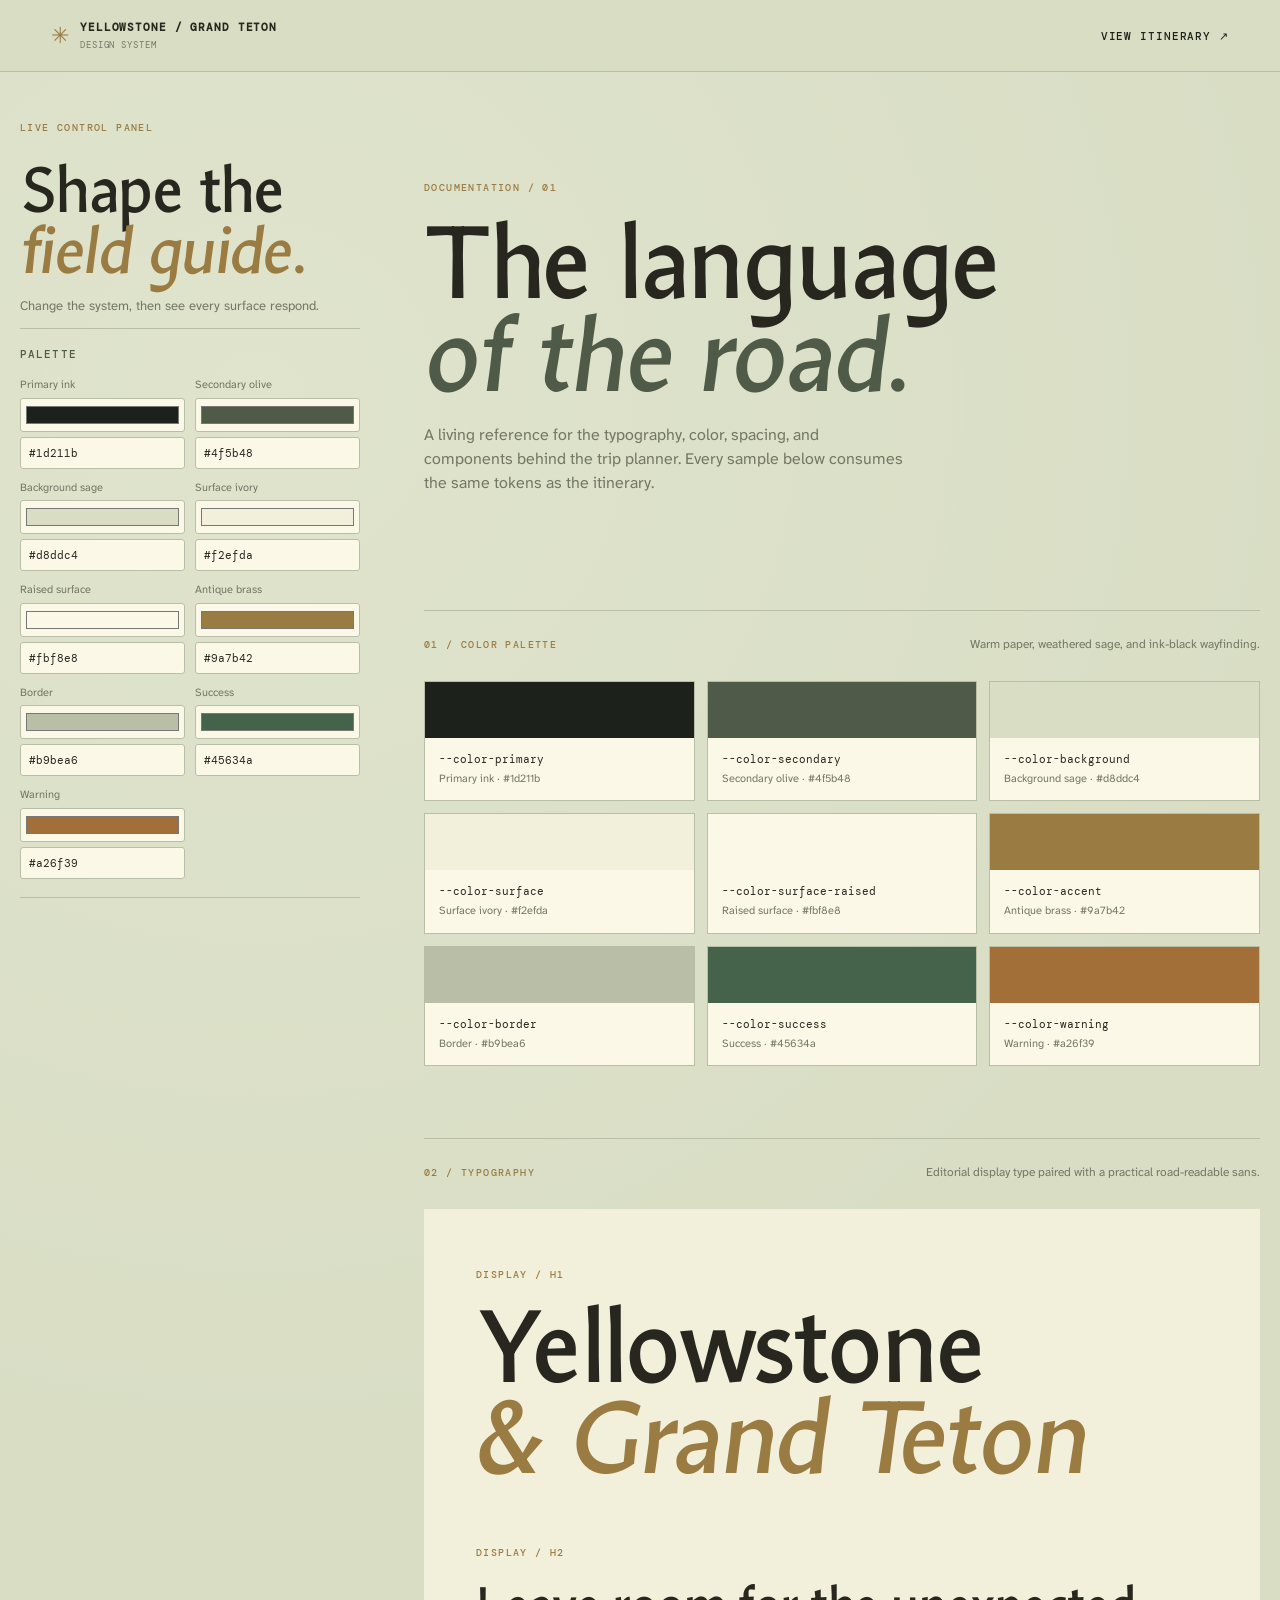
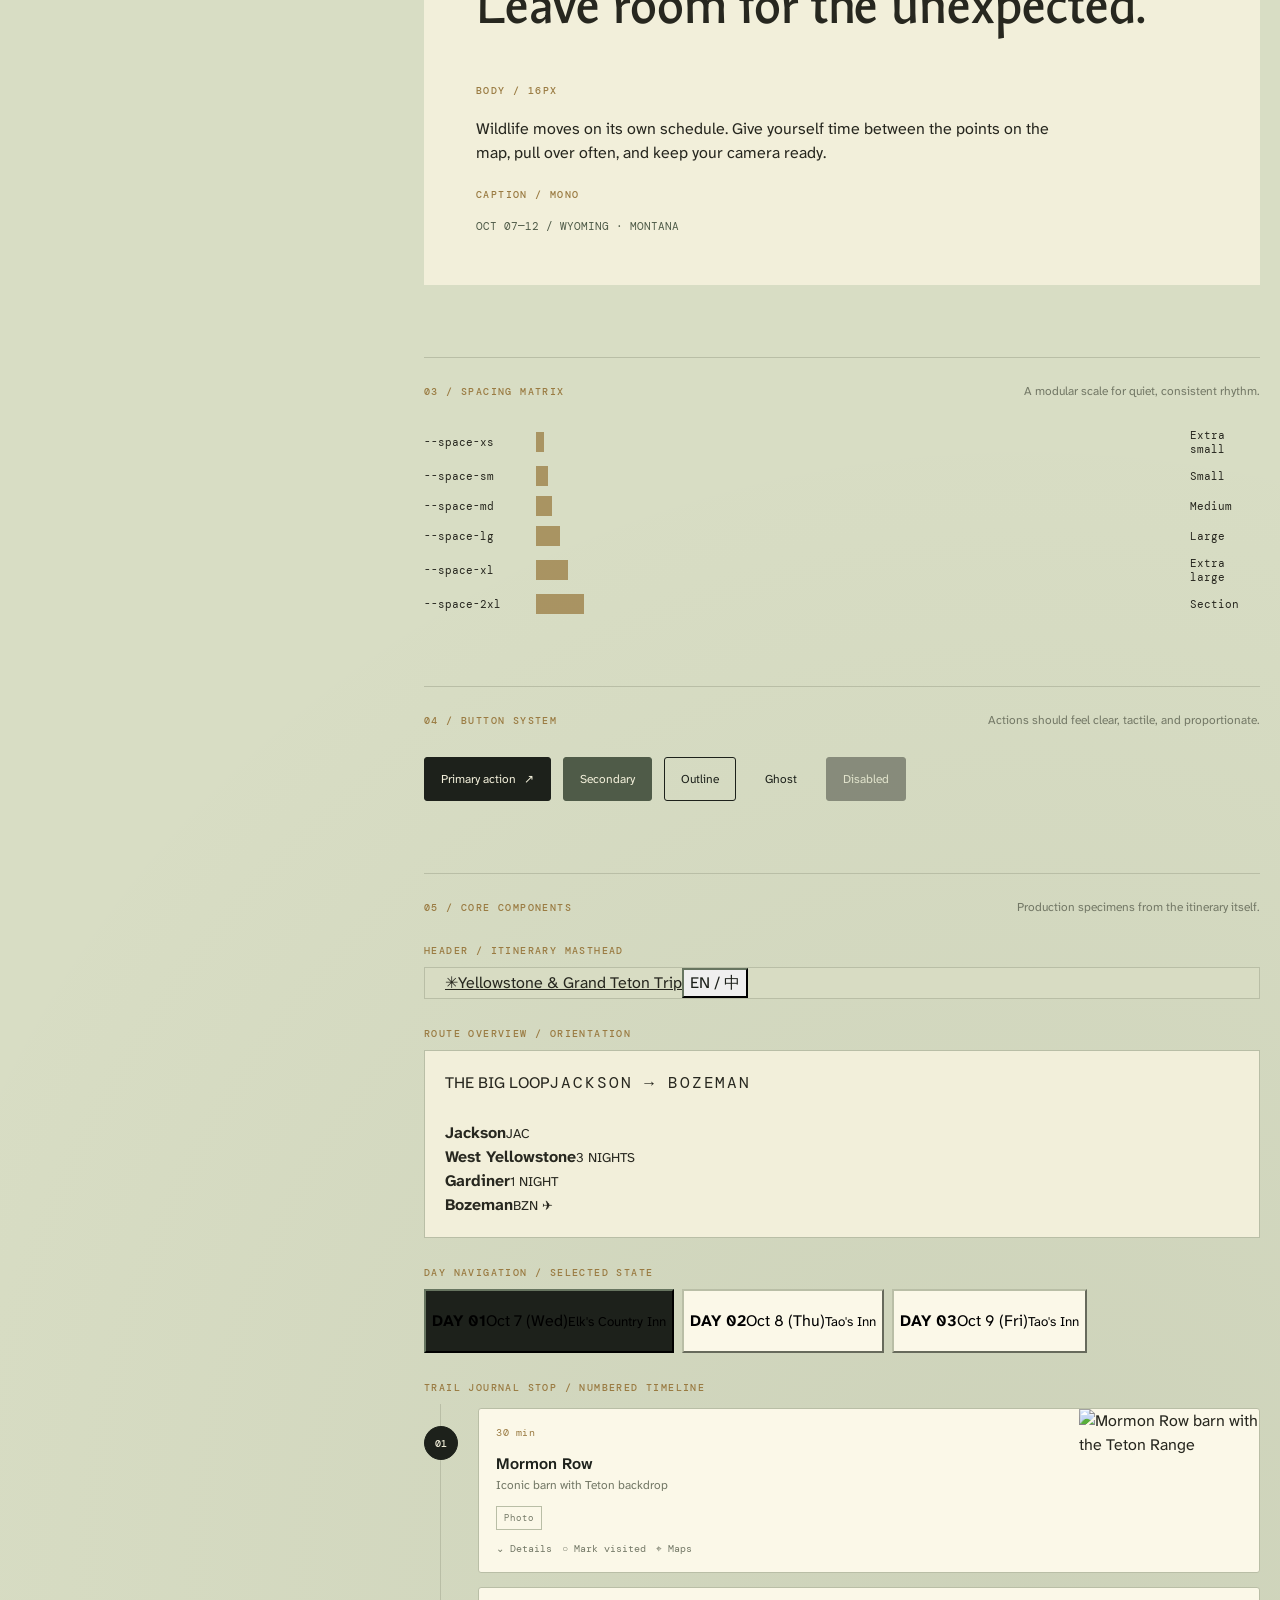
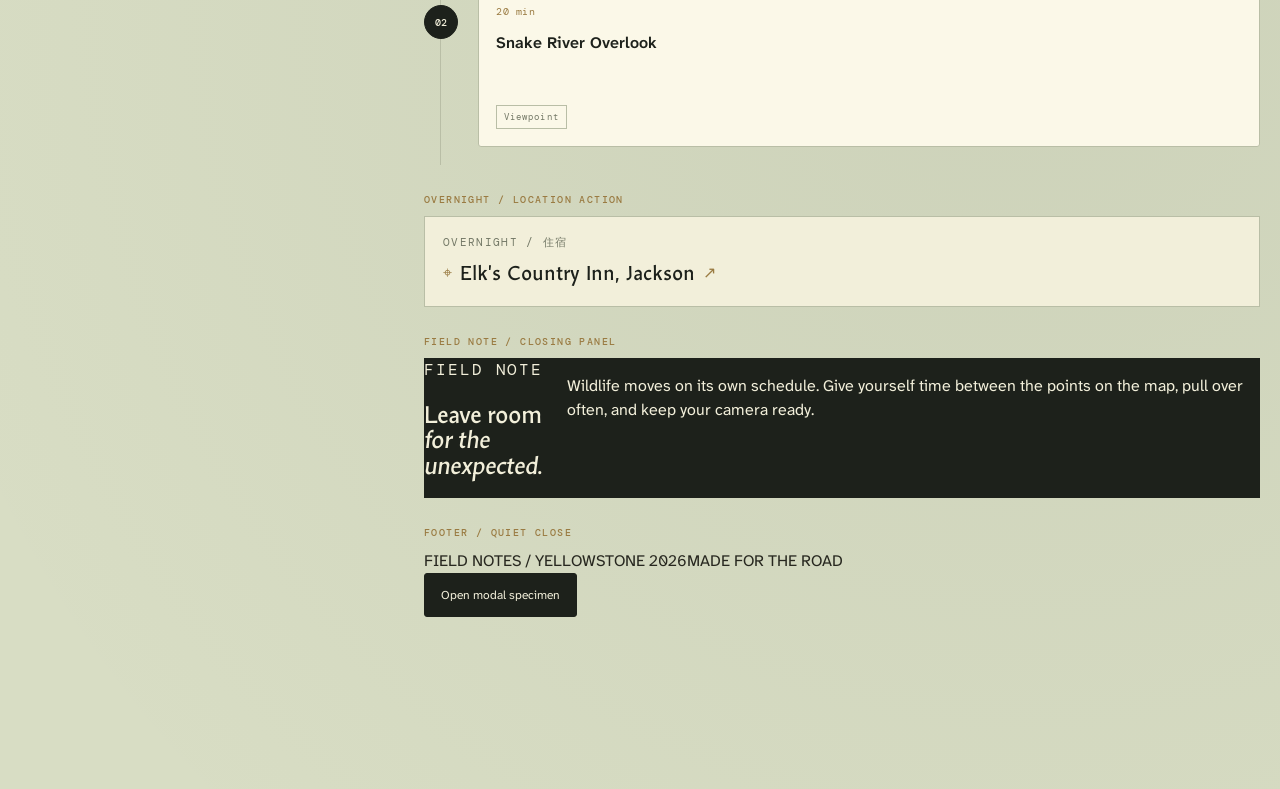
==== commit a508ca2a: "Tie intro accent to secondary color" ====
--- a/design-system.html
+++ b/design-system.html
@@ -12,7 +12,7 @@
     <link rel="stylesheet" href="theme.css" />
     <link rel="stylesheet" href="design-system.css" />
     <link rel="stylesheet" href="design-system-components.css" />
-    <script src="design-system-config.js?v=18"></script>
+    <script src="design-system-config.js?v=19"></script>
   </head>
   <body>
     <header class="ds-header">
@@ -62,6 +62,6 @@
       </main>
     </div>
     <dialog id="demoModal"><div class="modal-top"><span class="ds-kicker">INTERACTION / MODAL</span><button id="modalClose" aria-label="Close">×</button></div><h2>A small pause<br /><em>before the road.</em></h2><p>This is a token-powered modal specimen. Its surface, type, spacing, and controls update with the system.</p><button class="ds-button primary" id="modalDone">Continue</button></dialog>
-    <script src="design-system.js?v=18"></script>
+    <script src="design-system.js?v=19"></script>
   </body>
 </html>
--- a/design-system-components.css
+++ b/design-system-components.css
@@ -1,4 +1,5 @@
 .component-grid{display:none}
+.ds-intro h2 em{color:var(--color-secondary)}
 .actual-component-gallery{display:grid;gap:28px}
 .actual-specimen{display:grid;gap:10px}
 .specimen-header{position:relative;top:auto;backdrop-filter:none;border:1px solid var(--color-border);padding-inline:20px}
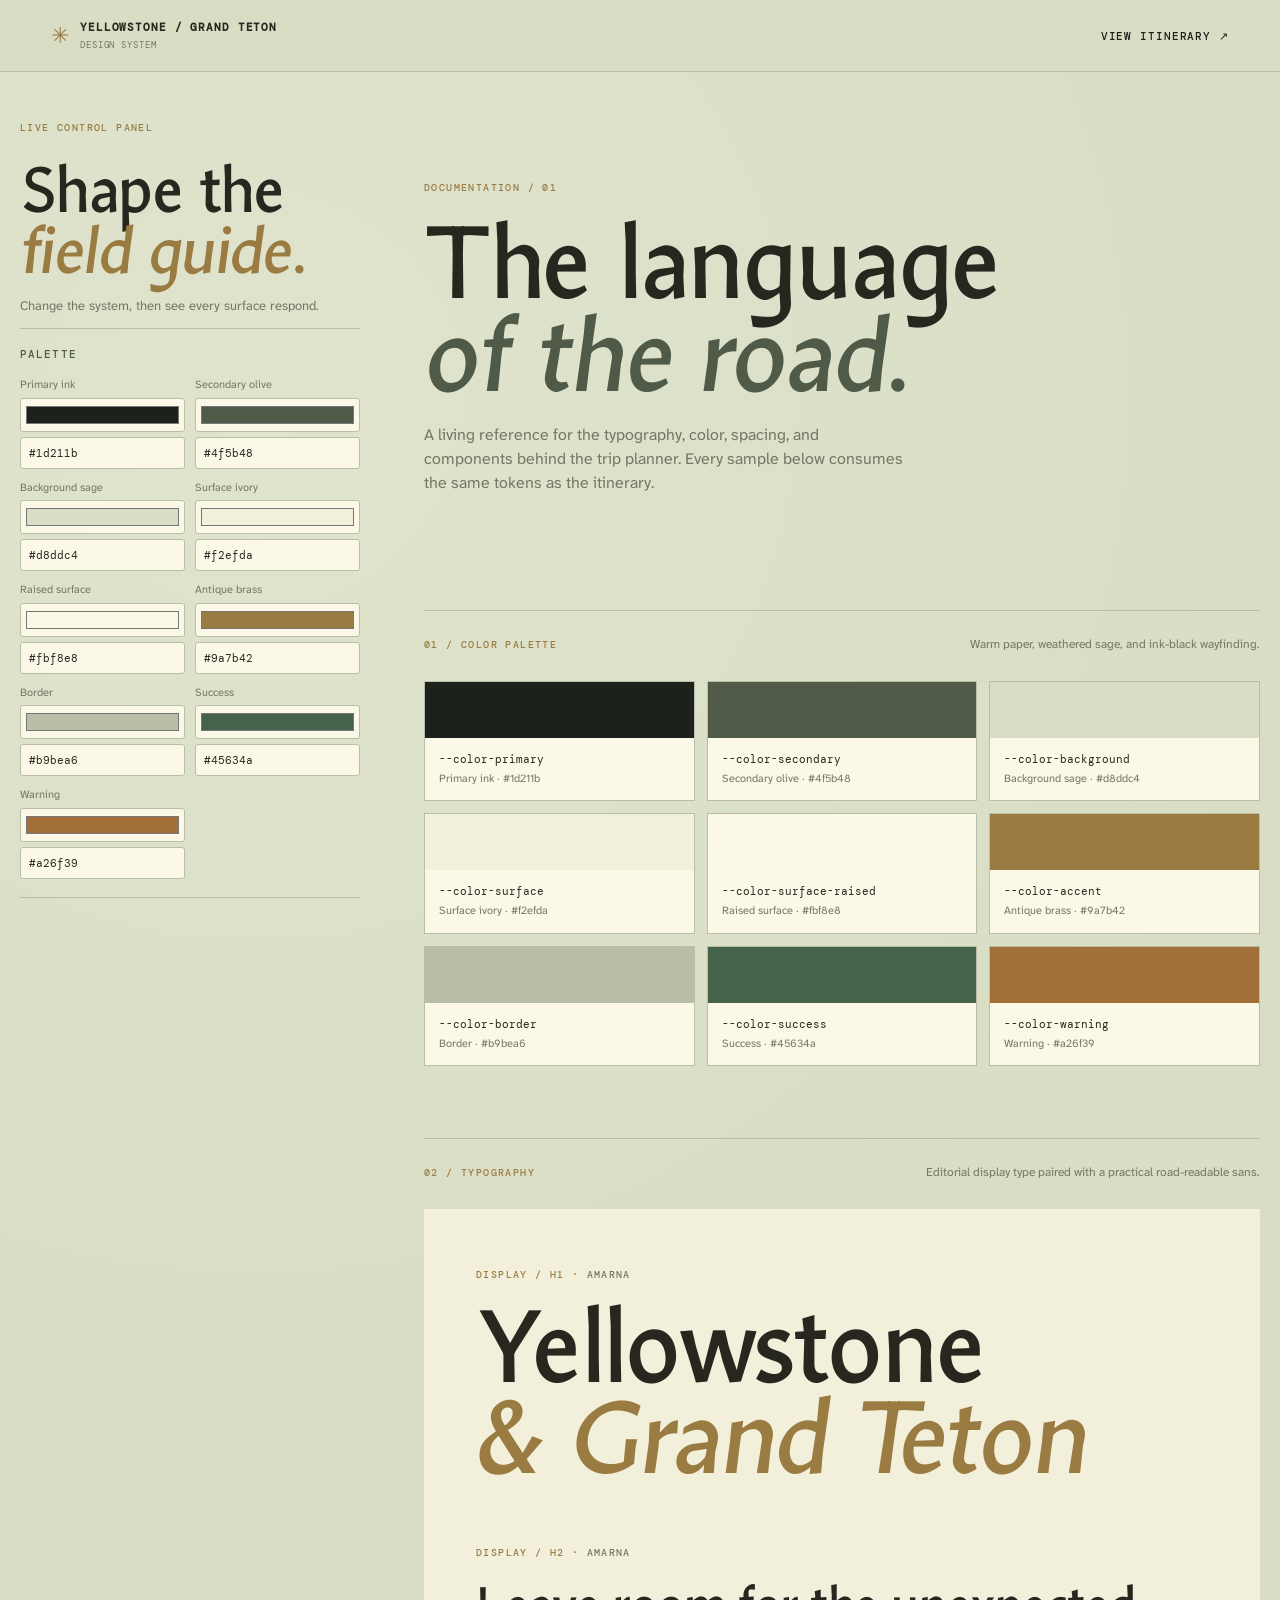
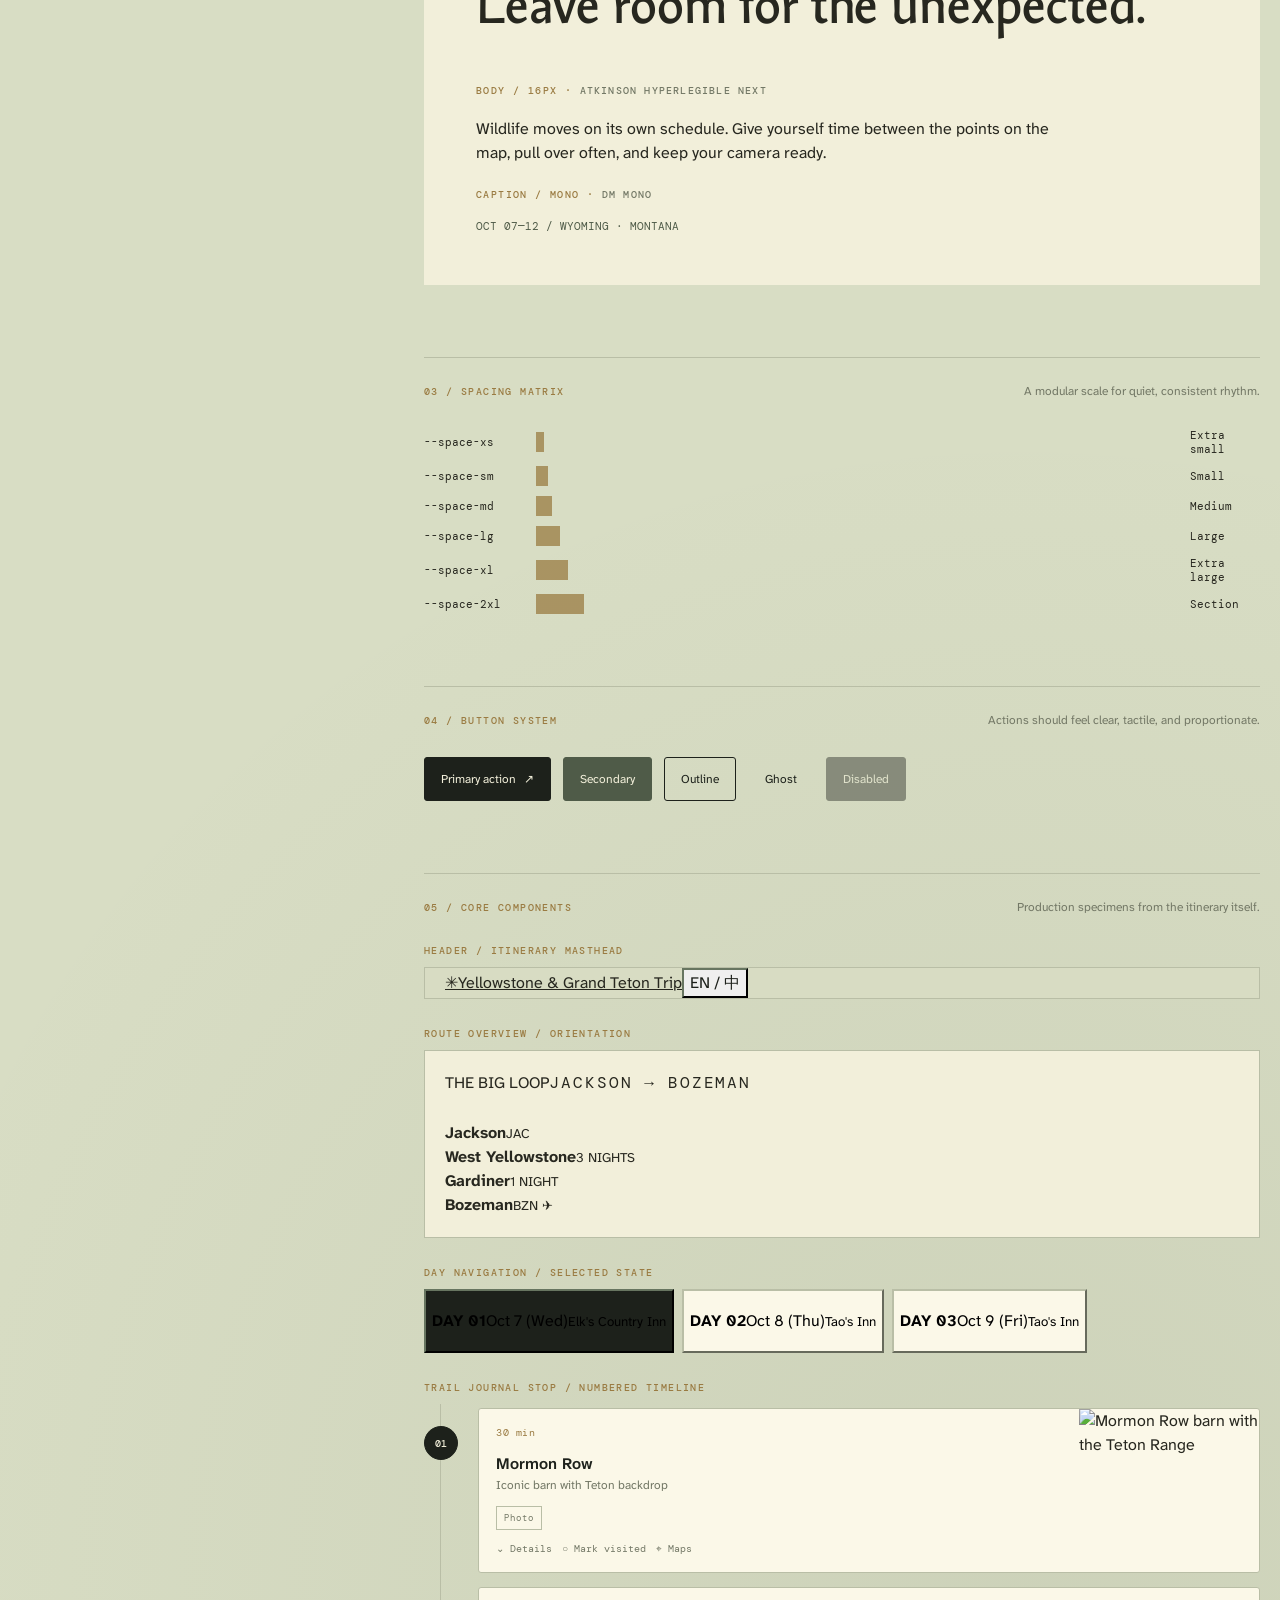
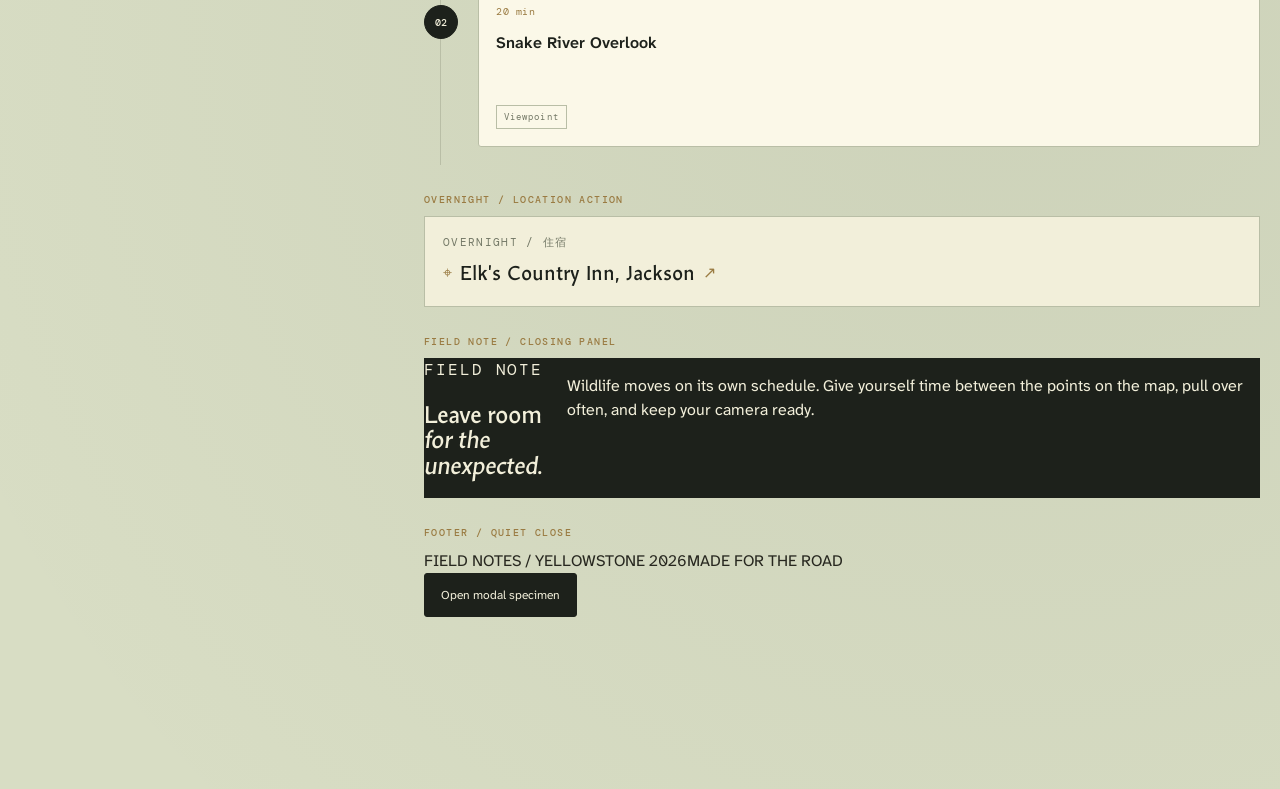
==== commit 8f1fcb63: "Label live font families in design system" ====
--- a/design-system.html
+++ b/design-system.html
@@ -12,7 +12,7 @@
     <link rel="stylesheet" href="theme.css" />
     <link rel="stylesheet" href="design-system.css" />
     <link rel="stylesheet" href="design-system-components.css" />
-    <script src="design-system-config.js?v=19"></script>
+    <script src="design-system-config.js?v=20"></script>
   </head>
   <body>
     <header class="ds-header">
@@ -34,8 +34,9 @@
           <label data-color-control="--color-warning"><span>Warning</span><input type="color" value="#a26f39"><input class="hex" value="#a26f39"></label>
         </div></section>
         <section class="control-group"><h2>Type & rhythm</h2>
-          <label class="select-control"><span>Display family</span><select data-token="--font-display"><option value="'Amarna', sans-serif">Amarna</option><option value="'Playfair Display', Georgia, serif">Playfair Display</option><option value="Georgia, serif">Georgia</option></select></label>
-          <label class="select-control"><span>Body family</span><select data-token="--font-body"><option value="'Atkinson Hyperlegible Next', sans-serif">Atkinson Hyperlegible Next</option><option value="'AR One Sans', sans-serif">AR One Sans</option><option value="'DM Sans', Arial, sans-serif">DM Sans</option></select></label>
+          <label class="select-control"><span>Display family</span><select data-token="--font-display"><option value="'Amarna', sans-serif">Amarna</option><option value="'Playfair Display', Georgia, serif">Playfair Display</option><option value="Georgia, serif">Georgia</option></select><small class="font-hint" data-font-token="--font-display"></small></label>
+          <label class="select-control"><span>Body family</span><select data-token="--font-body"><option value="'Atkinson Hyperlegible Next', sans-serif">Atkinson Hyperlegible Next</option><option value="'AR One Sans', sans-serif">AR One Sans</option><option value="'DM Sans', Arial, sans-serif">DM Sans</option></select><small class="font-hint" data-font-token="--font-body"></small></label>
+          <label class="select-control"><span>Caption / label family</span><select data-token="--font-mono"><option value="'DM Mono', monospace">DM Mono</option><option value="ui-monospace, monospace">System Mono</option></select><small class="font-hint" data-font-token="--font-mono"></small></label>
           <label class="range-control"><span>Body size <output>1rem</output></span><input type="range" data-token="--text-body" data-unit="rem" min="0.875" max="1.25" step="0.0625" value="1"></label>
           <label class="range-control"><span>Card radius <output>8px</output></span><input type="range" data-token="--radius-md" data-unit="px" min="0" max="24" step="1" value="8"></label>
           <label class="range-control"><span>Base spacing <output>1rem</output></span><input type="range" data-token="--space-md" data-unit="rem" min="0.75" max="1.5" step="0.125" value="1"></label>
@@ -47,7 +48,7 @@
       <main class="ds-content">
         <section class="ds-intro"><span class="ds-kicker">DOCUMENTATION / 01</span><h2>The language<br /><em>of the road.</em></h2><p>A living reference for the typography, color, spacing, and components behind the trip planner. Every sample below consumes the same tokens as the itinerary.</p></section>
         <section class="ds-section" id="colors"><div class="section-heading"><span class="ds-kicker">01 / COLOR PALETTE</span><p>Warm paper, weathered sage, and ink-black wayfinding.</p></div><div class="swatch-grid" id="swatches"></div></section>
-        <section class="ds-section" id="type"><div class="section-heading"><span class="ds-kicker">02 / TYPOGRAPHY</span><p>Editorial display type paired with a practical road-readable sans.</p></div><div class="type-specimen"><span class="specimen-label">Display / H1</span><h1>Yellowstone<br /><em>&amp; Grand Teton</em></h1><span class="specimen-label">Display / H2</span><h2>Leave room for the unexpected.</h2><span class="specimen-label">Body / 16px</span><p>Wildlife moves on its own schedule. Give yourself time between the points on the map, pull over often, and keep your camera ready.</p><span class="specimen-label">Caption / Mono</span><small class="caption">OCT 07—12 / WYOMING · MONTANA</small></div></section>
+        <section class="ds-section" id="type"><div class="section-heading"><span class="ds-kicker">02 / TYPOGRAPHY</span><p>Editorial display type paired with a practical road-readable sans.</p></div><div class="type-specimen"><span class="specimen-label">Display / H1 · <b class="font-name" data-font-token="--font-display"></b></span><h1>Yellowstone<br /><em>&amp; Grand Teton</em></h1><span class="specimen-label">Display / H2 · <b class="font-name" data-font-token="--font-display"></b></span><h2>Leave room for the unexpected.</h2><span class="specimen-label">Body / 16px · <b class="font-name" data-font-token="--font-body"></b></span><p>Wildlife moves on its own schedule. Give yourself time between the points on the map, pull over often, and keep your camera ready.</p><span class="specimen-label">Caption / Mono · <b class="font-name" data-font-token="--font-mono"></b></span><small class="caption">OCT 07—12 / WYOMING · MONTANA</small></div></section>
         <section class="ds-section" id="spacing"><div class="section-heading"><span class="ds-kicker">03 / SPACING MATRIX</span><p>A modular scale for quiet, consistent rhythm.</p></div><div class="spacing-matrix" id="spacingMatrix"></div></section>
         <section class="ds-section" id="buttons"><div class="section-heading"><span class="ds-kicker">04 / BUTTON SYSTEM</span><p>Actions should feel clear, tactile, and proportionate.</p></div><div class="button-gallery"><button class="ds-button primary">Primary action <span>↗</span></button><button class="ds-button secondary">Secondary</button><button class="ds-button outline">Outline</button><button class="ds-button ghost">Ghost</button><button class="ds-button primary" disabled>Disabled</button></div></section>
         <section class="ds-section" id="components"><div class="section-heading"><span class="ds-kicker">05 / CORE COMPONENTS</span><p>Production specimens from the itinerary itself.</p></div><div class="component-grid"><article class="demo-card"><div class="demo-card-top"><span class="demo-number">01</span><span class="badge">PHOTO</span></div><h3>Mormon Row</h3><p>Iconic barn with Teton backdrop.</p><div class="demo-actions"><button class="ds-button ghost">Details</button><button class="ds-button outline">Mark visited</button></div></article><article class="demo-card dark"><span class="badge">OVERNIGHT / 住宿</span><h3>Elk's Country Inn, Jackson</h3><a href="https://www.google.com/maps" target="_blank" rel="noreferrer">Open in Google Maps ↗</a></article><article class="demo-card"><div class="demo-nav"><strong>DAY 01</strong><span>Oct 7 (Wed)</span><span class="active-dot"></span></div><div class="demo-timeline"><i>01</i><span>Flight: Boston → Jackson</span><i>02</i><span>Grand Teton scenic loop</span></div></article></div><div class="actual-component-gallery">
@@ -62,6 +63,6 @@
       </main>
     </div>
     <dialog id="demoModal"><div class="modal-top"><span class="ds-kicker">INTERACTION / MODAL</span><button id="modalClose" aria-label="Close">×</button></div><h2>A small pause<br /><em>before the road.</em></h2><p>This is a token-powered modal specimen. Its surface, type, spacing, and controls update with the system.</p><button class="ds-button primary" id="modalDone">Continue</button></dialog>
-    <script src="design-system.js?v=19"></script>
+    <script src="design-system.js?v=20"></script>
   </body>
 </html>
--- a/design-system-components.css
+++ b/design-system-components.css
@@ -1,5 +1,7 @@
 .component-grid{display:none}
 .ds-intro h2 em{color:var(--color-secondary)}
+.font-name,.font-hint{font:500 10px var(--font-mono);letter-spacing:.12em;text-transform:uppercase;color:var(--color-text-muted)}
+.select-control .font-hint{display:block;margin-top:4px}
 .actual-component-gallery{display:grid;gap:28px}
 .actual-specimen{display:grid;gap:10px}
 .specimen-header{position:relative;top:auto;backdrop-filter:none;border:1px solid var(--color-border);padding-inline:20px}
